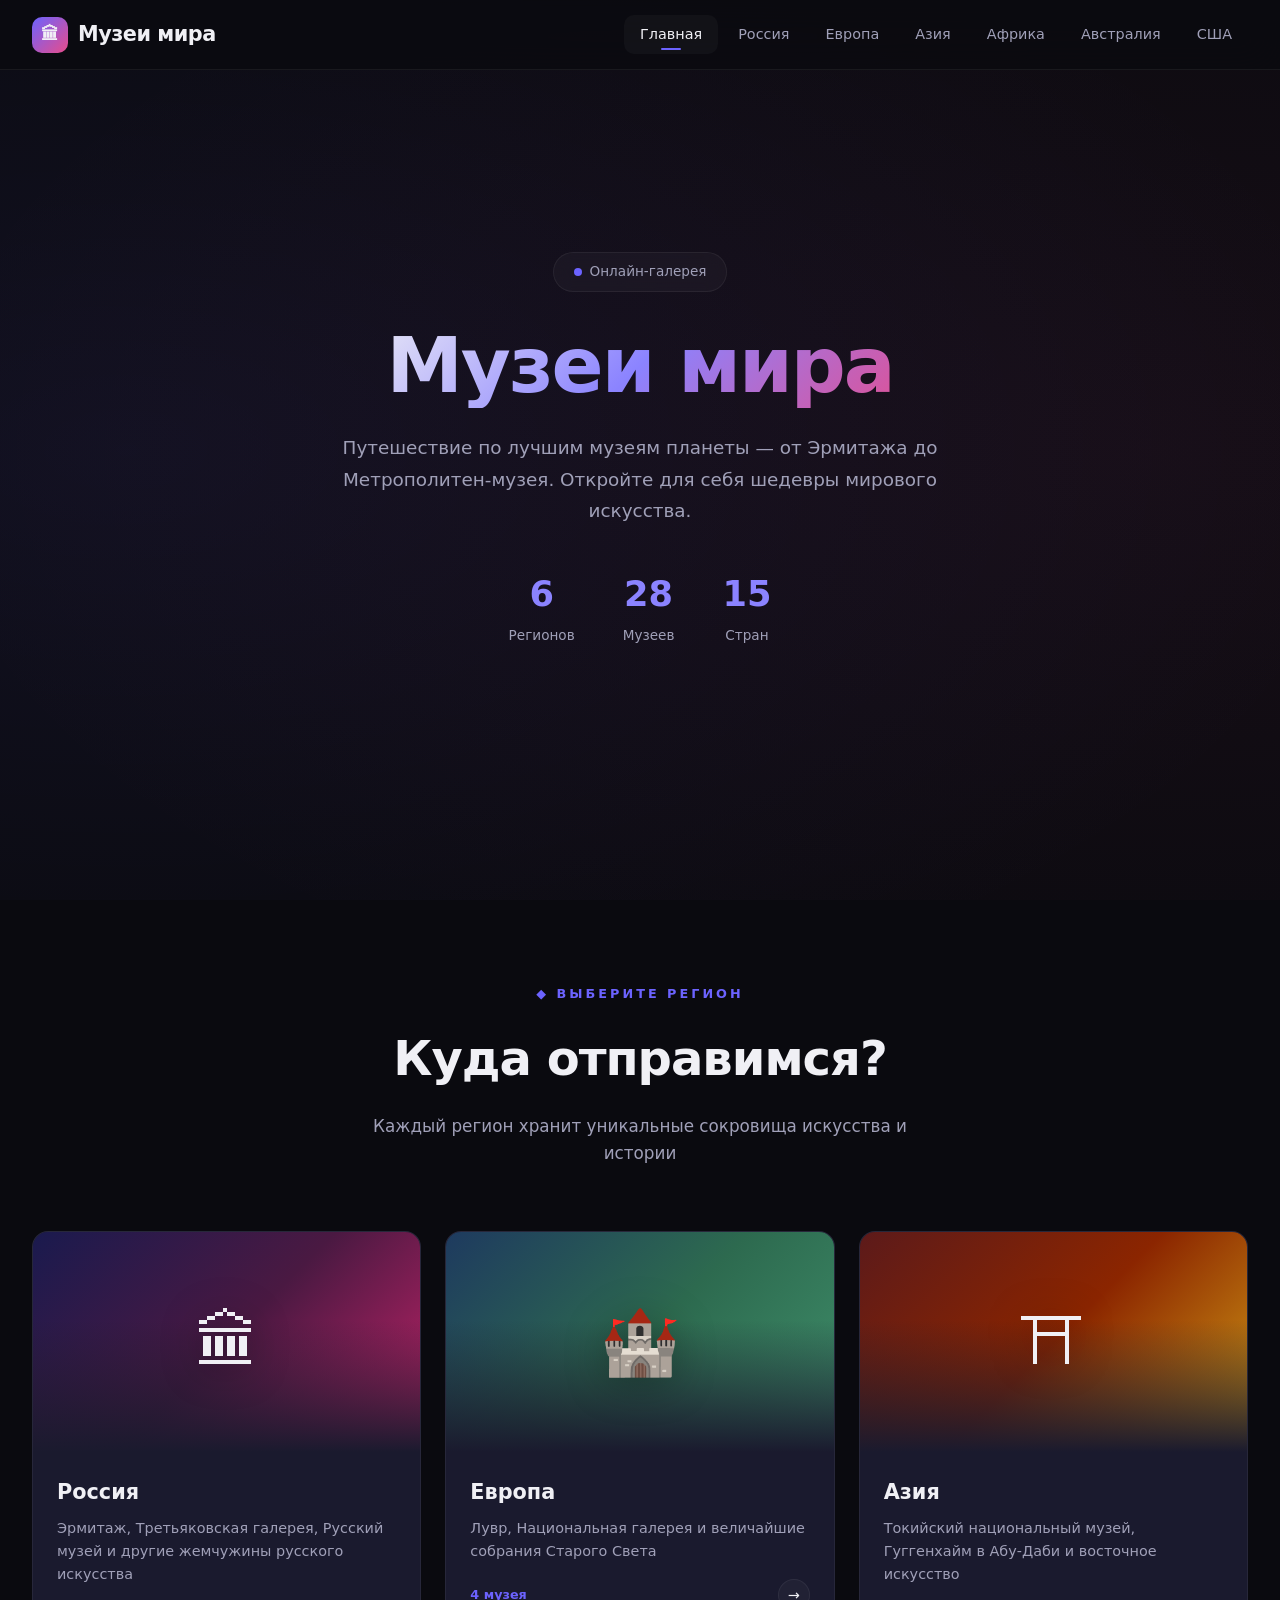
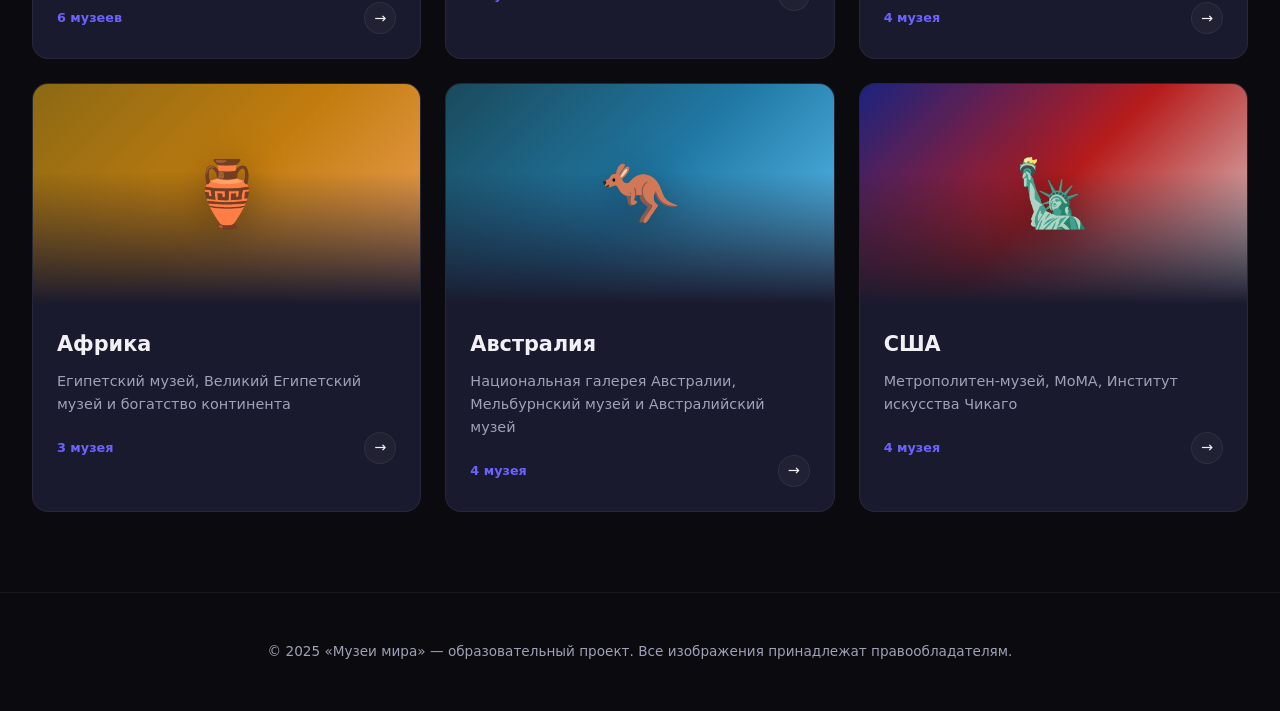
==== index.html @ b9ed5601 "first commit" ====
<!DOCTYPE html>
<html lang="ru">
<head>
  <meta charset="UTF-8">
  <meta name="viewport" content="width=device-width, initial-scale=1.0">
  <title>Музеи мира — Коллекция лучших музеев</title>
  <link rel="stylesheet" href="css/style.css">
</head>
<body>

<header class="header">
  <a href="index.html" class="logo">
    <span class="logo-icon">🏛</span>
    Музеи мира
  </a>
  <nav class="nav">
    <a href="index.html" class="active">Главная</a>
    <a href="russia.html">Россия</a>
    <a href="europe.html">Европа</a>
    <a href="asia.html">Азия</a>
    <a href="africa.html">Африка</a>
    <a href="australia.html">Австралия</a>
    <a href="usa.html">США</a>
  </nav>
  <div class="burger">
    <span></span><span></span><span></span>
  </div>
</header>

<section class="hero">
  <div class="hero-content">
    <div class="hero-badge">Онлайн-галерея</div>
    <h1>Музеи мира</h1>
    <p>Путешествие по лучшим музеям планеты — от Эрмитажа до Метрополитен-музея. Откройте для себя шедевры мирового искусства.</p>
    <div class="hero-stats">
      <div class="stat">
        <span class="stat-number" data-target="6">0</span>
        <span class="stat-label">Регионов</span>
      </div>
      <div class="stat">
        <span class="stat-number" data-target="28">0</span>
        <span class="stat-label">Музеев</span>
      </div>
      <div class="stat">
        <span class="stat-number" data-target="15">0</span>
        <span class="stat-label">Стран</span>
      </div>
    </div>
  </div>
</section>

<section class="section">
  <div class="section-header fade-in">
    <div class="section-label">◆ Выберите регион</div>
    <h2 class="section-title">Куда отправимся?</h2>
    <p class="section-desc">Каждый регион хранит уникальные сокровища искусства и истории</p>
  </div>

  <div class="regions-grid">

    <a href="russia.html" class="region-card fade-in">
      <div class="region-card-visual region-visual-russia">
        <div class="region-visual-emoji">🏛</div>
      </div>
      <div class="region-card-body">
        <h3>Россия</h3>
        <p>Эрмитаж, Третьяковская галерея, Русский музей и другие жемчужины русского искусства</p>
        <div class="region-card-footer">
          <span class="museum-count">6 музеев</span>
          <span class="arrow-icon">→</span>
        </div>
      </div>
    </a>

    <a href="europe.html" class="region-card fade-in">
      <div class="region-card-visual region-visual-europe">
        <div class="region-visual-emoji">🏰</div>
      </div>
      <div class="region-card-body">
        <h3>Европа</h3>
        <p>Лувр, Национальная галерея и величайшие собрания Старого Света</p>
        <div class="region-card-footer">
          <span class="museum-count">4 музея</span>
          <span class="arrow-icon">→</span>
        </div>
      </div>
    </a>

    <a href="asia.html" class="region-card fade-in">
      <div class="region-card-visual region-visual-asia">
        <div class="region-visual-emoji">⛩</div>
      </div>
      <div class="region-card-body">
        <h3>Азия</h3>
        <p>Токийский национальный музей, Гуггенхайм в Абу-Даби и восточное искусство</p>
        <div class="region-card-footer">
          <span class="museum-count">4 музея</span>
          <span class="arrow-icon">→</span>
        </div>
      </div>
    </a>

    <a href="africa.html" class="region-card fade-in">
      <div class="region-card-visual region-visual-africa">
        <div class="region-visual-emoji">🏺</div>
      </div>
      <div class="region-card-body">
        <h3>Африка</h3>
        <p>Египетский музей, Великий Египетский музей и богатство континента</p>
        <div class="region-card-footer">
          <span class="museum-count">3 музея</span>
          <span class="arrow-icon">→</span>
        </div>
      </div>
    </a>

    <a href="australia.html" class="region-card fade-in">
      <div class="region-card-visual region-visual-australia">
        <div class="region-visual-emoji">🦘</div>
      </div>
      <div class="region-card-body">
        <h3>Австралия</h3>
        <p>Национальная галерея Австралии, Мельбурнский музей и Австралийский музей</p>
        <div class="region-card-footer">
          <span class="museum-count">4 музея</span>
          <span class="arrow-icon">→</span>
        </div>
      </div>
    </a>

    <a href="usa.html" class="region-card fade-in">
      <div class="region-card-visual region-visual-usa">
        <div class="region-visual-emoji">🗽</div>
      </div>
      <div class="region-card-body">
        <h3>США</h3>
        <p>Метрополитен-музей, MoMA, Институт искусства Чикаго</p>
        <div class="region-card-footer">
          <span class="museum-count">4 музея</span>
          <span class="arrow-icon">→</span>
        </div>
      </div>
    </a>

  </div>
</section>

<footer class="footer">
  <p>© 2025 «Музеи мира» — образовательный проект. Все изображения принадлежат правообладателям.</p>
</footer>

<button class="back-to-top" aria-label="Наверх">↑</button>

<script src="js/main.js"></script>
</body>
</html>
---- css/style.css ----
*, *::before, *::after {
  margin: 0;
  padding: 0;
  box-sizing: border-box;
}

:root {
  --bg-primary: #0a0a0f;
  --bg-secondary: #12121a;
  --bg-card: #1a1a2e;
  --bg-card-hover: #222240;
  --text-primary: #f0f0f5;
  --text-secondary: #a0a0b8;
  --accent: #6c63ff;
  --accent-light: #8b83ff;
  --accent-glow: rgba(108, 99, 255, 0.3);
  --border: rgba(255, 255, 255, 0.06);
  --glass: rgba(255, 255, 255, 0.03);
  --radius: 16px;
  --radius-sm: 10px;
  --shadow: 0 8px 32px rgba(0, 0, 0, 0.4);
  --transition: 0.3s cubic-bezier(0.4, 0, 0.2, 1);
}

html {
  scroll-behavior: smooth;
}

body {
  font-family: 'Segoe UI', system-ui, -apple-system, sans-serif;
  background: var(--bg-primary);
  color: var(--text-primary);
  line-height: 1.6;
  overflow-x: hidden;
  min-height: 100vh;
}

a {
  text-decoration: none;
  color: inherit;
}

img {
  max-width: 100%;
  display: block;
}

/* Scrollbar */
::-webkit-scrollbar {
  width: 8px;
}
::-webkit-scrollbar-track {
  background: var(--bg-secondary);
}
::-webkit-scrollbar-thumb {
  background: var(--accent);
  border-radius: 4px;
}

/* === HEADER === */
.header {
  position: fixed;
  top: 0;
  left: 0;
  right: 0;
  z-index: 1000;
  padding: 0 2rem;
  height: 70px;
  display: flex;
  align-items: center;
  justify-content: space-between;
  background: rgba(10, 10, 15, 0.8);
  backdrop-filter: blur(20px);
  border-bottom: 1px solid var(--border);
  transition: var(--transition);
}

.header.scrolled {
  box-shadow: 0 4px 30px rgba(0, 0, 0, 0.3);
}

.logo {
  display: flex;
  align-items: center;
  gap: 10px;
  font-size: 1.3rem;
  font-weight: 700;
  letter-spacing: -0.5px;
}

.logo-icon {
  width: 36px;
  height: 36px;
  background: linear-gradient(135deg, var(--accent), #e74c8b);
  border-radius: 10px;
  display: flex;
  align-items: center;
  justify-content: center;
  font-size: 1.1rem;
}

.nav {
  display: flex;
  align-items: center;
  gap: 0.25rem;
}

.nav a {
  padding: 0.5rem 1rem;
  border-radius: var(--radius-sm);
  font-size: 0.9rem;
  font-weight: 500;
  color: var(--text-secondary);
  transition: var(--transition);
  position: relative;
}

.nav a:hover,
.nav a.active {
  color: var(--text-primary);
  background: var(--glass);
}

.nav a.active::after {
  content: '';
  position: absolute;
  bottom: 4px;
  left: 50%;
  transform: translateX(-50%);
  width: 20px;
  height: 2px;
  background: var(--accent);
  border-radius: 2px;
}

.burger {
  display: none;
  flex-direction: column;
  gap: 5px;
  cursor: pointer;
  padding: 5px;
  z-index: 1001;
}

.burger span {
  width: 24px;
  height: 2px;
  background: var(--text-primary);
  border-radius: 2px;
  transition: var(--transition);
}

.burger.active span:nth-child(1) {
  transform: rotate(45deg) translate(5px, 5px);
}
.burger.active span:nth-child(2) {
  opacity: 0;
}
.burger.active span:nth-child(3) {
  transform: rotate(-45deg) translate(5px, -5px);
}

/* === HERO === */
.hero {
  min-height: 100vh;
  display: flex;
  flex-direction: column;
  align-items: center;
  justify-content: center;
  text-align: center;
  padding: 2rem;
  position: relative;
  overflow: hidden;
}

.hero::before {
  content: '';
  position: absolute;
  top: -50%;
  left: -50%;
  width: 200%;
  height: 200%;
  background: radial-gradient(ellipse at 30% 50%, rgba(108, 99, 255, 0.08) 0%, transparent 50%),
              radial-gradient(ellipse at 70% 50%, rgba(231, 76, 139, 0.06) 0%, transparent 50%);
  animation: heroFloat 20s ease-in-out infinite;
}

@keyframes heroFloat {
  0%, 100% { transform: translate(0, 0) rotate(0deg); }
  33% { transform: translate(2%, -2%) rotate(1deg); }
  66% { transform: translate(-1%, 1%) rotate(-0.5deg); }
}

.hero-content {
  position: relative;
  z-index: 1;
}

.hero-badge {
  display: inline-flex;
  align-items: center;
  gap: 8px;
  padding: 0.5rem 1.2rem;
  border-radius: 50px;
  background: var(--glass);
  border: 1px solid var(--border);
  font-size: 0.85rem;
  color: var(--text-secondary);
  margin-bottom: 2rem;
  backdrop-filter: blur(10px);
}

.hero-badge::before {
  content: '';
  width: 8px;
  height: 8px;
  background: var(--accent);
  border-radius: 50%;
  animation: pulse 2s ease-in-out infinite;
}

@keyframes pulse {
  0%, 100% { opacity: 1; transform: scale(1); }
  50% { opacity: 0.5; transform: scale(0.8); }
}

.hero h1 {
  font-size: clamp(2.5rem, 6vw, 5rem);
  font-weight: 800;
  letter-spacing: -2px;
  line-height: 1.1;
  margin-bottom: 1.5rem;
  background: linear-gradient(135deg, var(--text-primary) 0%, var(--accent-light) 50%, #e74c8b 100%);
  -webkit-background-clip: text;
  -webkit-text-fill-color: transparent;
  background-clip: text;
}

.hero p {
  font-size: 1.15rem;
  color: var(--text-secondary);
  max-width: 600px;
  margin: 0 auto 2.5rem;
  line-height: 1.7;
}

.hero-stats {
  display: flex;
  gap: 3rem;
  justify-content: center;
  flex-wrap: wrap;
}

.stat {
  text-align: center;
}

.stat-number {
  font-size: 2.2rem;
  font-weight: 800;
  color: var(--accent-light);
  display: block;
}

.stat-label {
  font-size: 0.85rem;
  color: var(--text-secondary);
  margin-top: 4px;
}

/* === SECTION === */
.section {
  padding: 5rem 2rem;
  max-width: 1300px;
  margin: 0 auto;
}

.section-header {
  text-align: center;
  margin-bottom: 4rem;
}

.section-label {
  display: inline-flex;
  align-items: center;
  gap: 8px;
  font-size: 0.8rem;
  text-transform: uppercase;
  letter-spacing: 3px;
  color: var(--accent);
  font-weight: 600;
  margin-bottom: 1rem;
}

.section-title {
  font-size: clamp(1.8rem, 4vw, 3rem);
  font-weight: 800;
  letter-spacing: -1px;
  margin-bottom: 1rem;
}

.section-desc {
  color: var(--text-secondary);
  max-width: 550px;
  margin: 0 auto;
  font-size: 1.05rem;
}

/* === REGION CARDS (index page) === */
.regions-grid {
  display: grid;
  grid-template-columns: repeat(auto-fill, minmax(380px, 1fr));
  gap: 1.5rem;
}

.region-card {
  position: relative;
  border-radius: var(--radius);
  overflow: hidden;
  background: var(--bg-card);
  border: 1px solid var(--border);
  transition: var(--transition);
  cursor: pointer;
  display: block;
}

.region-card:hover {
  transform: translateY(-6px);
  border-color: var(--accent);
  box-shadow: 0 20px 60px rgba(108, 99, 255, 0.15);
}

.region-card-visual {
  height: 220px;
  position: relative;
  overflow: hidden;
}

.region-card-visual::after {
  content: '';
  position: absolute;
  bottom: 0;
  left: 0;
  right: 0;
  height: 60%;
  background: linear-gradient(transparent, var(--bg-card));
}

.region-visual-russia {
  background: linear-gradient(135deg, #1a1a4e, #4a1942, #c62368);
}
.region-visual-europe {
  background: linear-gradient(135deg, #1e3a5f, #2d6a4f, #40916c);
}
.region-visual-asia {
  background: linear-gradient(135deg, #5c1a1a, #8b2500, #d4a017);
}
.region-visual-africa {
  background: linear-gradient(135deg, #8b6914, #c27c0e, #f4a460);
}
.region-visual-australia {
  background: linear-gradient(135deg, #1a4a5c, #2078a4, #60c5f7);
}
.region-visual-usa {
  background: linear-gradient(135deg, #1a237e, #b71c1c, #e0e0e0);
}

.region-visual-emoji {
  position: absolute;
  top: 50%;
  left: 50%;
  transform: translate(-50%, -50%);
  font-size: 4rem;
  z-index: 1;
  filter: drop-shadow(0 4px 20px rgba(0,0,0,0.3));
}

.region-card-body {
  padding: 1.5rem;
}

.region-card h3 {
  font-size: 1.3rem;
  font-weight: 700;
  margin-bottom: 0.5rem;
}

.region-card p {
  color: var(--text-secondary);
  font-size: 0.9rem;
  margin-bottom: 1rem;
}

.region-card-footer {
  display: flex;
  align-items: center;
  justify-content: space-between;
}

.museum-count {
  font-size: 0.8rem;
  color: var(--accent);
  font-weight: 600;
}

.arrow-icon {
  width: 32px;
  height: 32px;
  border-radius: 50%;
  background: var(--glass);
  border: 1px solid var(--border);
  display: flex;
  align-items: center;
  justify-content: center;
  font-size: 0.9rem;
  transition: var(--transition);
}

.region-card:hover .arrow-icon {
  background: var(--accent);
  border-color: var(--accent);
}

/* === MUSEUM PAGE HEADER === */
.page-hero {
  padding: 8rem 2rem 4rem;
  text-align: center;
  position: relative;
  overflow: hidden;
}

.page-hero::before {
  content: '';
  position: absolute;
  inset: 0;
  opacity: 0.15;
}

.page-hero-russia::before { background: linear-gradient(135deg, #4a1942, #c62368); }
.page-hero-europe::before { background: linear-gradient(135deg, #1e3a5f, #40916c); }
.page-hero-asia::before { background: linear-gradient(135deg, #8b2500, #d4a017); }
.page-hero-africa::before { background: linear-gradient(135deg, #8b6914, #f4a460); }
.page-hero-australia::before { background: linear-gradient(135deg, #2078a4, #60c5f7); }
.page-hero-usa::before { background: linear-gradient(135deg, #1a237e, #b71c1c); }

.page-hero-flag {
  font-size: 3.5rem;
  margin-bottom: 1rem;
}

.page-hero h1 {
  font-size: clamp(2rem, 5vw, 3.5rem);
  font-weight: 800;
  letter-spacing: -1.5px;
  margin-bottom: 1rem;
}

.page-hero p {
  color: var(--text-secondary);
  max-width: 600px;
  margin: 0 auto;
  font-size: 1.1rem;
}

/* === MUSEUM CARDS === */
.museums-grid {
  display: grid;
  grid-template-columns: repeat(auto-fill, minmax(380px, 1fr));
  gap: 2rem;
}

.museum-card {
  background: var(--bg-card);
  border: 1px solid var(--border);
  border-radius: var(--radius);
  overflow: hidden;
  transition: var(--transition);
}

.museum-card:hover {
  transform: translateY(-4px);
  box-shadow: var(--shadow);
  border-color: rgba(108, 99, 255, 0.2);
}

.museum-image {
  height: 240px;
  position: relative;
  overflow: hidden;
}

.museum-image::after {
  content: '';
  position: absolute;
  inset: 0;
  background: linear-gradient(180deg, rgba(0,0,0,0.3) 0%, transparent 30%, transparent 70%, rgba(0,0,0,0.4) 100%);
  pointer-events: none;
  z-index: 1;
}

.museum-image img {
  width: 100%;
  height: 100%;
  object-fit: cover;
  transition: transform 0.6s ease;
}

.museum-card:hover .museum-image img {
  transform: scale(1.05);
}

.museum-image-placeholder {
  width: 100%;
  height: 100%;
  display: flex;
  align-items: center;
  justify-content: center;
  font-size: 5rem;
}

.museum-overlay {
  position: absolute;
  top: 1rem;
  right: 1rem;
  padding: 0.35rem 0.9rem;
  background: rgba(10, 10, 15, 0.85);
  backdrop-filter: blur(10px);
  border-radius: 50px;
  font-size: 0.75rem;
  font-weight: 600;
  color: #fff;
  border: 1px solid rgba(255, 255, 255, 0.15);
  text-shadow: 0 1px 3px rgba(0,0,0,0.5);
}

.museum-body {
  padding: 1.5rem;
}

.museum-body h3 {
  font-size: 1.25rem;
  font-weight: 700;
  margin-bottom: 0.25rem;
  letter-spacing: -0.3px;
}

.museum-city {
  font-size: 0.85rem;
  color: var(--accent);
  margin-bottom: 0.75rem;
  font-weight: 500;
}

.museum-body p {
  color: var(--text-secondary);
  font-size: 0.9rem;
  line-height: 1.65;
  margin-bottom: 1.25rem;
}

.museum-link {
  display: inline-flex;
  align-items: center;
  gap: 8px;
  padding: 0.6rem 1.3rem;
  background: linear-gradient(135deg, var(--accent), var(--accent-light));
  color: #fff;
  border-radius: var(--radius-sm);
  font-size: 0.85rem;
  font-weight: 600;
  transition: var(--transition);
}

.museum-link:hover {
  transform: translateY(-2px);
  box-shadow: 0 8px 25px var(--accent-glow);
}

.museum-link svg {
  width: 14px;
  height: 14px;
  transition: transform 0.2s;
}

.museum-link:hover svg {
  transform: translateX(3px);
}

/* === FOOTER === */
.footer {
  border-top: 1px solid var(--border);
  padding: 3rem 2rem;
  text-align: center;
  color: var(--text-secondary);
  font-size: 0.85rem;
}

.footer a {
  color: var(--accent);
  transition: var(--transition);
}

.footer a:hover {
  color: var(--accent-light);
}

/* === ANIMATIONS === */
.fade-in {
  opacity: 0;
  transform: translateY(30px);
  transition: opacity 0.6s ease, transform 0.6s ease;
}

.fade-in.visible {
  opacity: 1;
  transform: translateY(0);
}

/* === BACK TO TOP === */
.back-to-top {
  position: fixed;
  bottom: 2rem;
  right: 2rem;
  width: 44px;
  height: 44px;
  border-radius: 50%;
  background: var(--accent);
  color: #fff;
  display: flex;
  align-items: center;
  justify-content: center;
  font-size: 1.2rem;
  cursor: pointer;
  opacity: 0;
  visibility: hidden;
  transform: translateY(20px);
  transition: var(--transition);
  border: none;
  box-shadow: 0 4px 20px var(--accent-glow);
  z-index: 999;
}

.back-to-top.visible {
  opacity: 1;
  visibility: visible;
  transform: translateY(0);
}

.back-to-top:hover {
  transform: translateY(-3px);
  box-shadow: 0 8px 30px var(--accent-glow);
}

/* === SEARCH (museum pages) === */
.search-bar {
  max-width: 500px;
  margin: 0 auto 3rem;
  position: relative;
}

.search-bar input {
  width: 100%;
  padding: 0.9rem 1.2rem 0.9rem 3rem;
  background: var(--bg-card);
  border: 1px solid var(--border);
  border-radius: 50px;
  color: var(--text-primary);
  font-size: 0.95rem;
  outline: none;
  transition: var(--transition);
}

.search-bar input::placeholder {
  color: var(--text-secondary);
}

.search-bar input:focus {
  border-color: var(--accent);
  box-shadow: 0 0 0 3px var(--accent-glow);
}

.search-bar .search-icon {
  position: absolute;
  left: 1.1rem;
  top: 50%;
  transform: translateY(-50%);
  color: var(--text-secondary);
  font-size: 1rem;
}

/* === RESPONSIVE === */
@media (max-width: 768px) {
  .nav {
    position: fixed;
    top: 0;
    right: -100%;
    width: 280px;
    height: 100vh;
    background: var(--bg-secondary);
    flex-direction: column;
    padding: 5rem 2rem 2rem;
    gap: 0.5rem;
    border-left: 1px solid var(--border);
    transition: right 0.3s ease;
  }

  .nav.open {
    right: 0;
  }

  .burger {
    display: flex;
  }

  .regions-grid,
  .museums-grid {
    grid-template-columns: 1fr;
  }

  .hero-stats {
    gap: 2rem;
  }

  .section {
    padding: 3rem 1.2rem;
  }

  .museum-image {
    height: 200px;
  }
}

@media (max-width: 480px) {
  .hero h1 {
    letter-spacing: -1px;
  }

  .museum-body {
    padding: 1.2rem;
  }
}
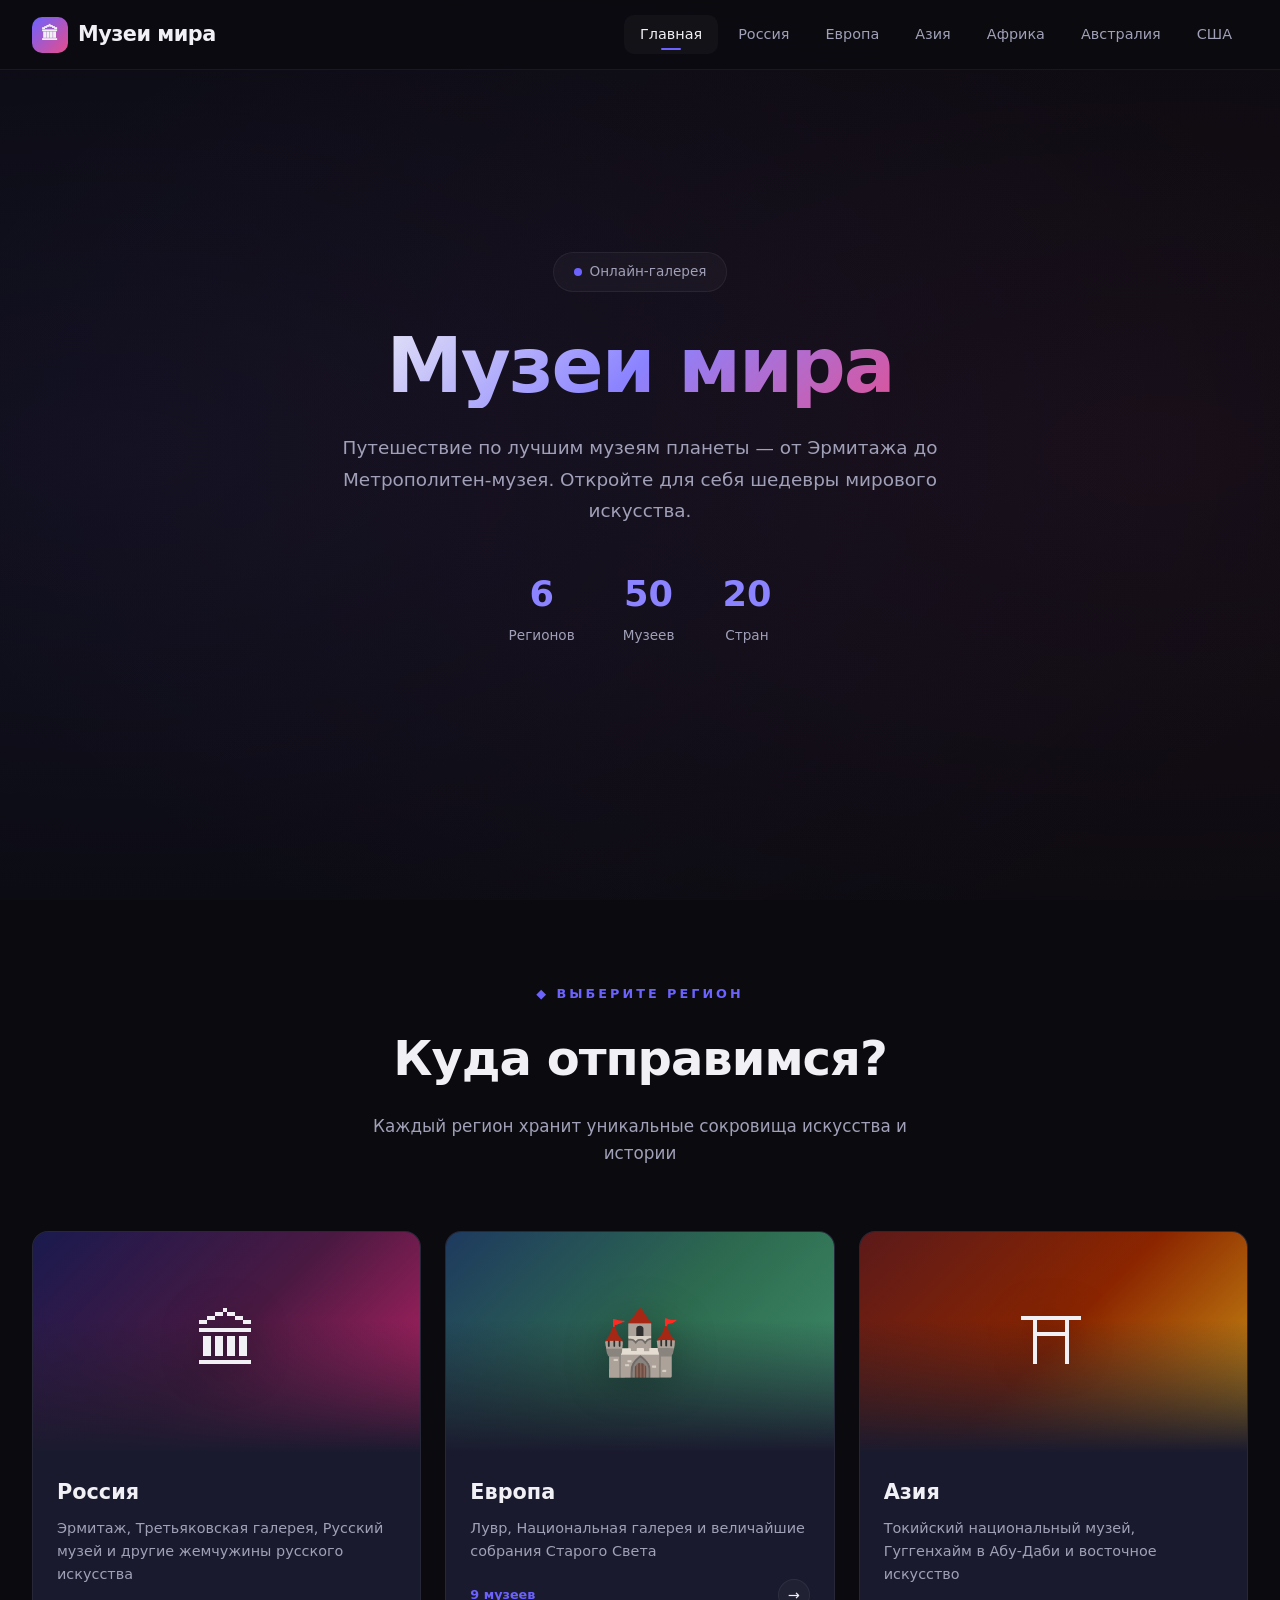
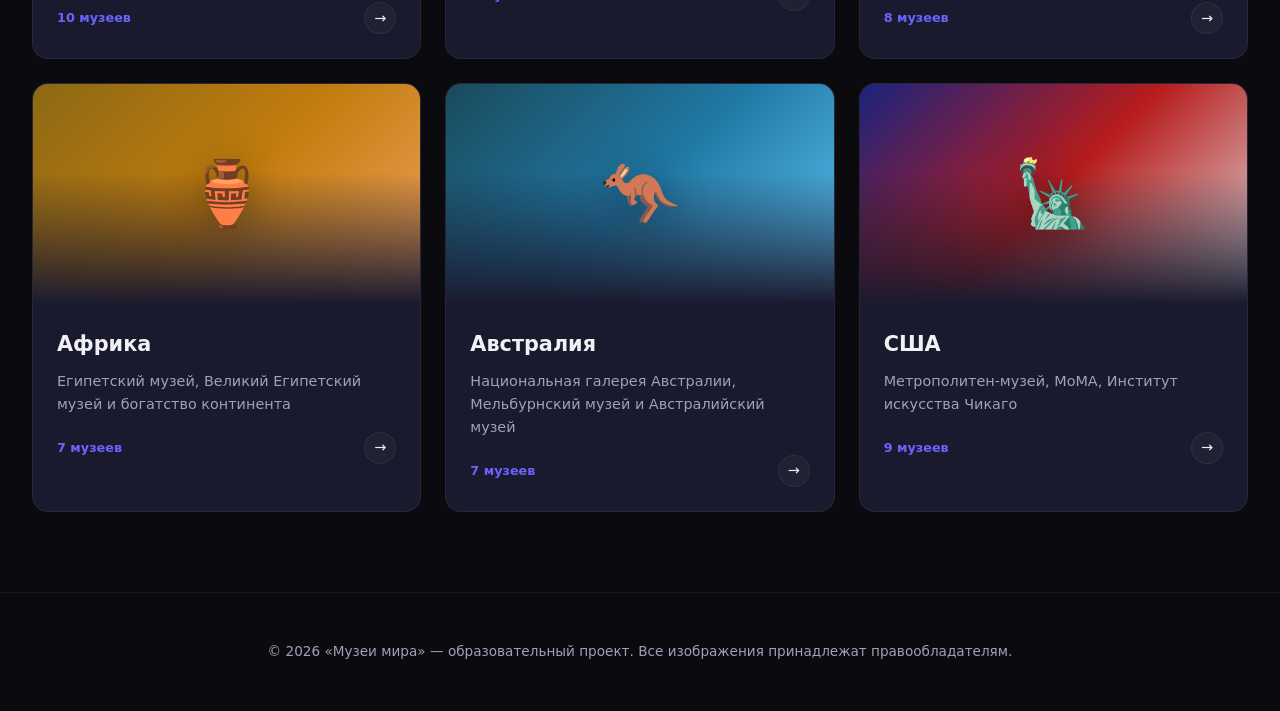
==== commit a92665eb: "23.08.2026 50 музеев" ====
--- a/index.html
+++ b/index.html
@@ -4,27 +4,35 @@
   <meta charset="UTF-8">
   <meta name="viewport" content="width=device-width, initial-scale=1.0">
   <title>Музеи мира — Коллекция лучших музеев</title>
+  <meta name="description" content="Путешествие по 50 лучшим музеям планеты в шести регионах: Россия, Европа, Азия, Африка, Австралия и США.">
+  <link rel="icon" type="image/svg+xml" href="favicon.svg">
+  <meta property="og:type" content="website">
+  <meta property="og:title" content="Музеи мира — Коллекция лучших музеев">
+  <meta property="og:description" content="Путешествие по 50 лучшим музеям планеты в шести регионах: Россия, Европа, Азия, Африка, Австралия и США.">
+  <meta property="og:image" content="images/hermitage.webp">
+  <meta name="twitter:card" content="summary_large_image">
   <link rel="stylesheet" href="css/style.css">
+  <script>document.documentElement.classList.add("js");</script>
+  <script type="application/ld+json">{"@context": "https://schema.org", "@type": "ItemList", "name": "Регионы сайта «Музеи мира»", "numberOfItems": 6, "itemListElement": [{"@type": "ListItem", "position": 1, "name": "Музеи России", "url": "russia.html"}, {"@type": "ListItem", "position": 2, "name": "Музеи Европы", "url": "europe.html"}, {"@type": "ListItem", "position": 3, "name": "Музеи Азии", "url": "asia.html"}, {"@type": "ListItem", "position": 4, "name": "Музеи Африки", "url": "africa.html"}, {"@type": "ListItem", "position": 5, "name": "Музеи Австралии", "url": "australia.html"}, {"@type": "ListItem", "position": 6, "name": "Музеи США", "url": "usa.html"}]}</script>
 </head>
 <body>
-
 <header class="header">
   <a href="index.html" class="logo">
-    <span class="logo-icon">🏛</span>
+    <span class="logo-icon" aria-hidden="true">🏛</span>
     Музеи мира
   </a>
-  <nav class="nav">
-    <a href="index.html" class="active">Главная</a>
-    <a href="russia.html">Россия</a>
-    <a href="europe.html">Европа</a>
-    <a href="asia.html">Азия</a>
-    <a href="africa.html">Африка</a>
-    <a href="australia.html">Австралия</a>
-    <a href="usa.html">США</a>
+  <nav class="nav" id="site-nav" aria-label="Основная навигация">
+      <a href="index.html" class="active">Главная</a>
+      <a href="russia.html">Россия</a>
+      <a href="europe.html">Европа</a>
+      <a href="asia.html">Азия</a>
+      <a href="africa.html">Африка</a>
+      <a href="australia.html">Австралия</a>
+      <a href="usa.html">США</a>
   </nav>
-  <div class="burger">
+  <button class="burger" type="button" aria-label="Открыть меню" aria-expanded="false" aria-controls="site-nav">
     <span></span><span></span><span></span>
-  </div>
+  </button>
 </header>
 
 <section class="hero">
@@ -33,25 +41,16 @@
     <h1>Музеи мира</h1>
     <p>Путешествие по лучшим музеям планеты — от Эрмитажа до Метрополитен-музея. Откройте для себя шедевры мирового искусства.</p>
     <div class="hero-stats">
-      <div class="stat">
-        <span class="stat-number" data-target="6">0</span>
-        <span class="stat-label">Регионов</span>
+        <div class="stat"><span class="stat-number" data-target="6">0</span><span class="stat-label">Регионов</span></div>
+        <div class="stat"><span class="stat-number" data-target="50">0</span><span class="stat-label">Музеев</span></div>
+        <div class="stat"><span class="stat-number" data-target="20">0</span><span class="stat-label">Стран</span></div>
       </div>
-      <div class="stat">
-        <span class="stat-number" data-target="28">0</span>
-        <span class="stat-label">Музеев</span>
-      </div>
-      <div class="stat">
-        <span class="stat-number" data-target="15">0</span>
-        <span class="stat-label">Стран</span>
-      </div>
-    </div>
   </div>
 </section>
 
 <section class="section">
   <div class="section-header fade-in">
-    <div class="section-label">◆ Выберите регион</div>
+    <div class="section-label" aria-hidden="true">◆ Выберите регион</div>
     <h2 class="section-title">Куда отправимся?</h2>
     <p class="section-desc">Каждый регион хранит уникальные сокровища искусства и истории</p>
   </div>
@@ -60,93 +59,87 @@
 
     <a href="russia.html" class="region-card fade-in">
       <div class="region-card-visual region-visual-russia">
-        <div class="region-visual-emoji">🏛</div>
+        <div class="region-visual-emoji" aria-hidden="true">🏛</div>
       </div>
       <div class="region-card-body">
         <h3>Россия</h3>
         <p>Эрмитаж, Третьяковская галерея, Русский музей и другие жемчужины русского искусства</p>
         <div class="region-card-footer">
-          <span class="museum-count">6 музеев</span>
-          <span class="arrow-icon">→</span>
+          <span class="museum-count">10 музеев</span>
+          <span class="arrow-icon" aria-hidden="true">→</span>
         </div>
       </div>
     </a>
-
     <a href="europe.html" class="region-card fade-in">
       <div class="region-card-visual region-visual-europe">
-        <div class="region-visual-emoji">🏰</div>
+        <div class="region-visual-emoji" aria-hidden="true">🏰</div>
       </div>
       <div class="region-card-body">
         <h3>Европа</h3>
         <p>Лувр, Национальная галерея и величайшие собрания Старого Света</p>
         <div class="region-card-footer">
-          <span class="museum-count">4 музея</span>
-          <span class="arrow-icon">→</span>
+          <span class="museum-count">9 музеев</span>
+          <span class="arrow-icon" aria-hidden="true">→</span>
         </div>
       </div>
     </a>
-
     <a href="asia.html" class="region-card fade-in">
       <div class="region-card-visual region-visual-asia">
-        <div class="region-visual-emoji">⛩</div>
+        <div class="region-visual-emoji" aria-hidden="true">⛩</div>
       </div>
       <div class="region-card-body">
         <h3>Азия</h3>
         <p>Токийский национальный музей, Гуггенхайм в Абу-Даби и восточное искусство</p>
         <div class="region-card-footer">
-          <span class="museum-count">4 музея</span>
-          <span class="arrow-icon">→</span>
+          <span class="museum-count">8 музеев</span>
+          <span class="arrow-icon" aria-hidden="true">→</span>
         </div>
       </div>
     </a>
-
     <a href="africa.html" class="region-card fade-in">
       <div class="region-card-visual region-visual-africa">
-        <div class="region-visual-emoji">🏺</div>
+        <div class="region-visual-emoji" aria-hidden="true">🏺</div>
       </div>
       <div class="region-card-body">
         <h3>Африка</h3>
         <p>Египетский музей, Великий Египетский музей и богатство континента</p>
         <div class="region-card-footer">
-          <span class="museum-count">3 музея</span>
-          <span class="arrow-icon">→</span>
+          <span class="museum-count">7 музеев</span>
+          <span class="arrow-icon" aria-hidden="true">→</span>
         </div>
       </div>
     </a>
-
     <a href="australia.html" class="region-card fade-in">
       <div class="region-card-visual region-visual-australia">
-        <div class="region-visual-emoji">🦘</div>
+        <div class="region-visual-emoji" aria-hidden="true">🦘</div>
       </div>
       <div class="region-card-body">
         <h3>Австралия</h3>
         <p>Национальная галерея Австралии, Мельбурнский музей и Австралийский музей</p>
         <div class="region-card-footer">
-          <span class="museum-count">4 музея</span>
-          <span class="arrow-icon">→</span>
+          <span class="museum-count">7 музеев</span>
+          <span class="arrow-icon" aria-hidden="true">→</span>
         </div>
       </div>
     </a>
-
     <a href="usa.html" class="region-card fade-in">
       <div class="region-card-visual region-visual-usa">
-        <div class="region-visual-emoji">🗽</div>
+        <div class="region-visual-emoji" aria-hidden="true">🗽</div>
       </div>
       <div class="region-card-body">
         <h3>США</h3>
         <p>Метрополитен-музей, MoMA, Институт искусства Чикаго</p>
         <div class="region-card-footer">
-          <span class="museum-count">4 музея</span>
-          <span class="arrow-icon">→</span>
+          <span class="museum-count">9 музеев</span>
+          <span class="arrow-icon" aria-hidden="true">→</span>
         </div>
       </div>
     </a>
-
   </div>
 </section>
 
 <footer class="footer">
-  <p>© 2025 «Музеи мира» — образовательный проект. Все изображения принадлежат правообладателям.</p>
+  <p>© 2026 «Музеи мира» — образовательный проект. Все изображения принадлежат правообладателям.</p>
 </footer>
 
 <button class="back-to-top" aria-label="Наверх">↑</button>
--- a/css/style.css
+++ b/css/style.css
@@ -138,8 +138,10 @@
   flex-direction: column;
   gap: 5px;
   cursor: pointer;
-  padding: 5px;
+  padding: 8px;
   z-index: 1001;
+  background: none;
+  border: none;
 }
 
 .burger span {
@@ -605,15 +607,43 @@
 }
 
 /* === ANIMATIONS === */
-.fade-in {
+html.js .fade-in {
   opacity: 0;
   transform: translateY(30px);
   transition: opacity 0.6s ease, transform 0.6s ease;
 }
 
-.fade-in.visible {
+html.js .fade-in.visible {
   opacity: 1;
   transform: translateY(0);
+}
+
+@media (prefers-reduced-motion: reduce) {
+  html {
+    scroll-behavior: auto;
+  }
+
+  *,
+  *::before,
+  *::after {
+    animation-duration: 0.01ms !important;
+    animation-iteration-count: 1 !important;
+    transition-duration: 0.01ms !important;
+  }
+}
+
+a:focus-visible,
+button:focus-visible {
+  outline: 2px solid var(--accent-light);
+  outline-offset: 3px;
+  border-radius: 4px;
+}
+
+.search-empty {
+  text-align: center;
+  color: var(--text-secondary);
+  font-size: 1rem;
+  padding: 2rem 0;
 }
 
 /* === BACK TO TOP === */
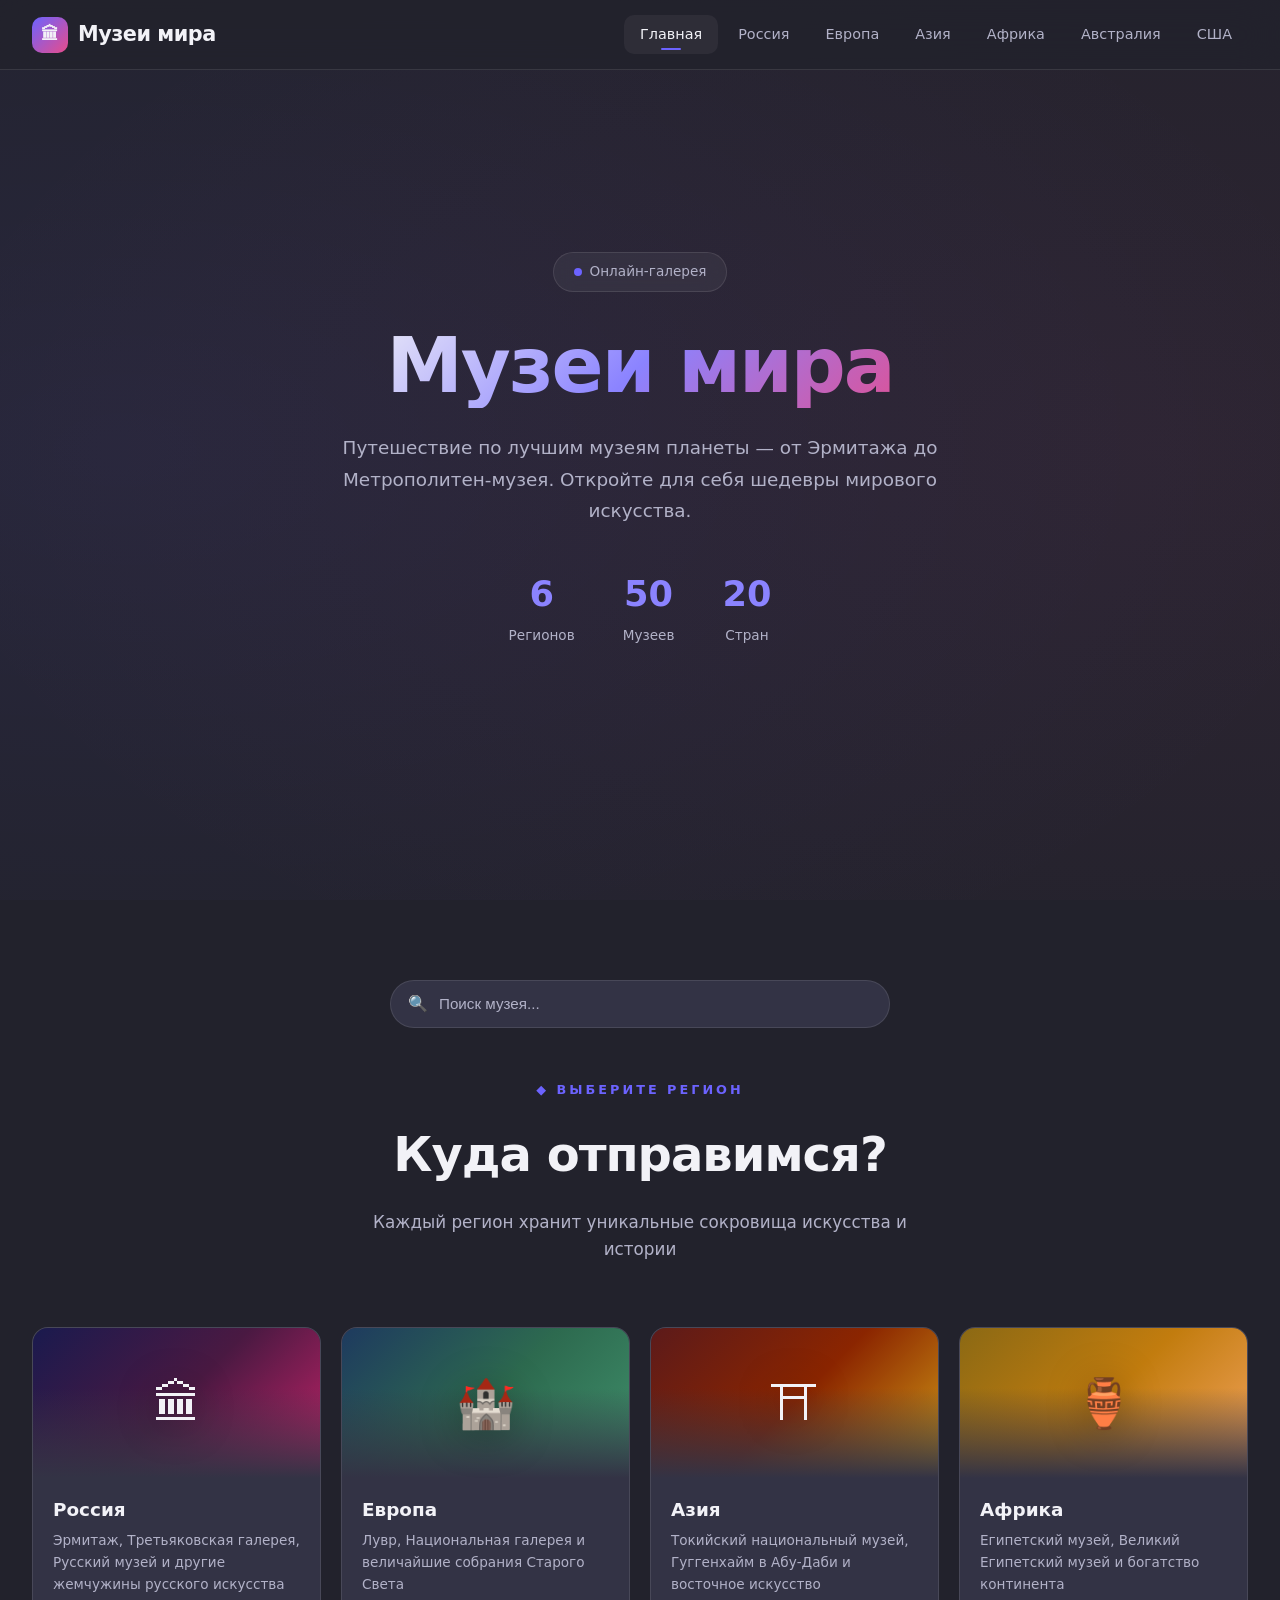
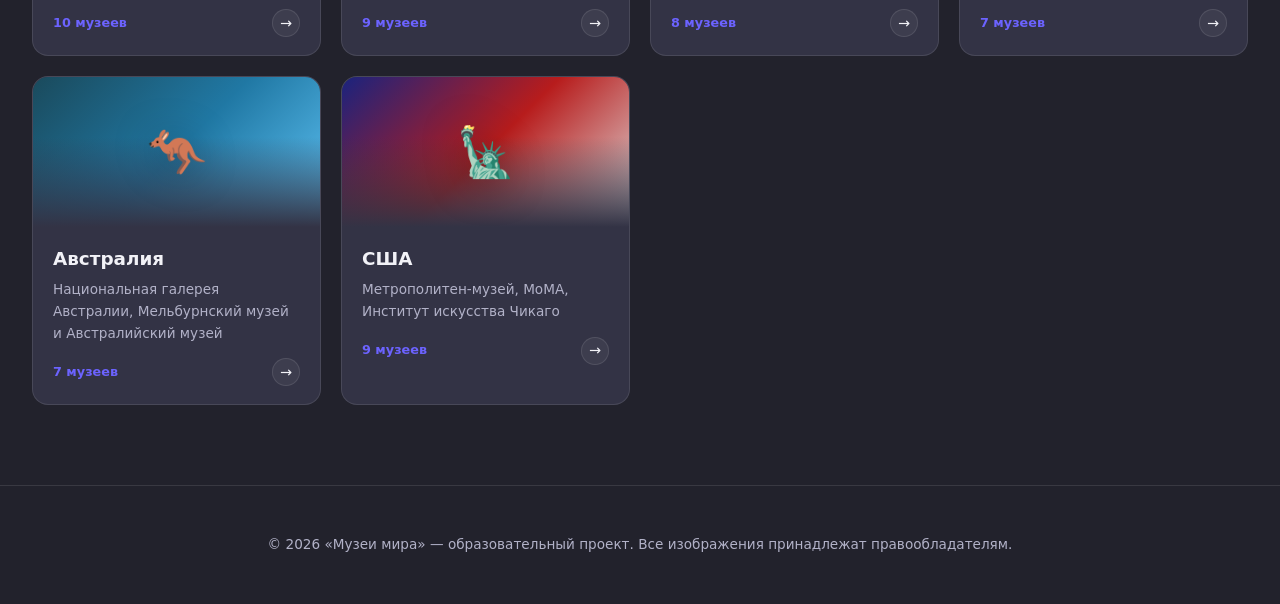
==== commit 22c1c3c6: "23.08.2026 50 музеев Светлее фон, компактные плитки регионов, поиск с подсказками перенесён на главн" ====
--- a/index.html
+++ b/index.html
@@ -49,6 +49,11 @@
 </section>
 
 <section class="section">
+<div class="search-bar fade-in">
+  <span class="search-icon" aria-hidden="true">🔍</span>
+  <input id="museum-search" type="search" placeholder="Поиск музея..." aria-label="Поиск музея" autocomplete="off" role="combobox" aria-expanded="false" aria-controls="search-results">
+  <div class="search-results" id="search-results" role="listbox" hidden></div>
+</div>
   <div class="section-header fade-in">
     <div class="section-label" aria-hidden="true">◆ Выберите регион</div>
     <h2 class="section-title">Куда отправимся?</h2>
@@ -144,6 +149,7 @@
 
 <button class="back-to-top" aria-label="Наверх">↑</button>
 
+<script>window.MUSEUMS_INDEX=[{"name": "Государственный Эрмитаж", "city": "Санкт-Петербург", "country": "Россия", "url": "russia.html"}, {"name": "Третьяковская галерея", "city": "Москва", "country": "Россия", "url": "russia.html"}, {"name": "Государственный Русский музей", "city": "Санкт-Петербург", "country": "Россия", "url": "russia.html"}, {"name": "Московский музей современного искусства", "city": "Москва", "country": "Россия", "url": "russia.html"}, {"name": "Музей «Гараж»", "city": "Москва", "country": "Россия", "url": "russia.html"}, {"name": "Кунсткамера", "city": "Санкт-Петербург", "country": "Россия", "url": "russia.html"}, {"name": "ГМИИ им. А. С. Пушкина", "city": "Москва", "country": "Россия", "url": "russia.html"}, {"name": "Музей Фаберже", "city": "Санкт-Петербург", "country": "Россия", "url": "russia.html"}, {"name": "Дарвиновский музей", "city": "Москва", "country": "Россия", "url": "russia.html"}, {"name": "Музей космонавтики", "city": "Москва", "country": "Россия", "url": "russia.html"}, {"name": "Лувр", "city": "Париж", "country": "Франция", "url": "europe.html"}, {"name": "Национальная галерея", "city": "Лондон", "country": "Великобритания", "url": "europe.html"}, {"name": "Рейксмузей", "city": "Амстердам", "country": "Нидерланды", "url": "europe.html"}, {"name": "Музей Гуггенхайма", "city": "Бильбао", "country": "Испания", "url": "europe.html"}, {"name": "Прадо", "city": "Мадрид", "country": "Испания", "url": "europe.html"}, {"name": "Уффици", "city": "Флоренция", "country": "Италия", "url": "europe.html"}, {"name": "Ватиканские музеи", "city": "Ватикан", "country": "Ватикан", "url": "europe.html"}, {"name": "Британский музей", "city": "Лондон", "country": "Великобритания", "url": "europe.html"}, {"name": "Тейт Модерн", "city": "Лондон", "country": "Великобритания", "url": "europe.html"}, {"name": "Токийский национальный музей", "city": "Токио", "country": "Япония", "url": "asia.html"}, {"name": "Китайский национальный музей", "city": "Пекин", "country": "Китай", "url": "asia.html"}, {"name": "Музей Стамбула", "city": "Стамбул", "country": "Турция", "url": "asia.html"}, {"name": "Музей Гуггенхайма в Абу-Даби", "city": "Абу-Даби", "country": "ОАЭ", "url": "asia.html"}, {"name": "Лувр Абу-Даби", "city": "Абу-Даби", "country": "ОАЭ", "url": "asia.html"}, {"name": "Национальный музей Кореи", "city": "Сеул", "country": "Южная Корея", "url": "asia.html"}, {"name": "Национальный дворцовый музей", "city": "Тайбэй", "country": "Тайвань", "url": "asia.html"}, {"name": "Национальный музей Сингапура", "city": "Сингапур", "country": "Сингапур", "url": "asia.html"}, {"name": "Египетский музей", "city": "Каир", "country": "Египет", "url": "africa.html"}, {"name": "Великий Египетский музей", "city": "Гиза", "country": "Египет", "url": "africa.html"}, {"name": "Изико Южно-Африканский музей", "city": "Кейптаун", "country": "ЮАР", "url": "africa.html"}, {"name": "Zeitz MOCAA", "city": "Кейптаун", "country": "ЮАР", "url": "africa.html"}, {"name": "Национальный музей египетской цивилизации", "city": "Каир", "country": "Египет", "url": "africa.html"}, {"name": "Музей Бардо", "city": "Тунис", "country": "Тунис", "url": "africa.html"}, {"name": "Национальный музей Кении", "city": "Найроби", "country": "Кения", "url": "africa.html"}, {"name": "Национальная галерея Австралии", "city": "Канберра", "country": "Австралия", "url": "australia.html"}, {"name": "Мельбурнский музей", "city": "Мельбурн", "country": "Австралия", "url": "australia.html"}, {"name": "Музей Сиднея", "city": "Сидней", "country": "Австралия", "url": "australia.html"}, {"name": "Австралийский музей", "city": "Сидней", "country": "Австралия", "url": "australia.html"}, {"name": "MONA", "city": "Хобарт", "country": "Австралия", "url": "australia.html"}, {"name": "QAGOMA", "city": "Брисбен", "country": "Австралия", "url": "australia.html"}, {"name": "Австралийский национальный морской музей", "city": "Сидней", "country": "Австралия", "url": "australia.html"}, {"name": "Метрополитен-музей", "city": "Нью-Йорк", "country": "США", "url": "usa.html"}, {"name": "Музей современного искусства", "city": "Нью-Йорк", "country": "США", "url": "usa.html"}, {"name": "Институт искусства Чикаго", "city": "Чикаго", "country": "США", "url": "usa.html"}, {"name": "Музей Пола Гетти", "city": "Лос-Анджелес", "country": "США", "url": "usa.html"}, {"name": "Национальная галерея искусства", "city": "Вашингтон", "country": "США", "url": "usa.html"}, {"name": "Музей Соломона Гуггенхайма", "city": "Нью-Йорк", "country": "США", "url": "usa.html"}, {"name": "Музей изящных искусств Бостона", "city": "Бостон", "country": "США", "url": "usa.html"}, {"name": "SFMOMA", "city": "Сан-Франциско", "country": "США", "url": "usa.html"}, {"name": "Филадельфийский художественный музей", "city": "Филадельфия", "country": "США", "url": "usa.html"}];</script>
 <script src="js/main.js"></script>
 </body>
 </html>
--- a/css/style.css
+++ b/css/style.css
@@ -5,17 +5,17 @@
 }
 
 :root {
-  --bg-primary: #0a0a0f;
-  --bg-secondary: #12121a;
-  --bg-card: #1a1a2e;
-  --bg-card-hover: #222240;
-  --text-primary: #f0f0f5;
-  --text-secondary: #a0a0b8;
+  --bg-primary: #22222c;
+  --bg-secondary: #2a2a37;
+  --bg-card: #333345;
+  --bg-card-hover: #414160;
+  --text-primary: #f2f2f7;
+  --text-secondary: #b2b2c8;
   --accent: #6c63ff;
   --accent-light: #8b83ff;
   --accent-glow: rgba(108, 99, 255, 0.3);
-  --border: rgba(255, 255, 255, 0.06);
-  --glass: rgba(255, 255, 255, 0.03);
+  --border: rgba(255, 255, 255, 0.1);
+  --glass: rgba(255, 255, 255, 0.05);
   --radius: 16px;
   --radius-sm: 10px;
   --shadow: 0 8px 32px rgba(0, 0, 0, 0.4);
@@ -69,7 +69,7 @@
   display: flex;
   align-items: center;
   justify-content: space-between;
-  background: rgba(10, 10, 15, 0.8);
+  background: rgba(34, 34, 44, 0.8);
   backdrop-filter: blur(20px);
   border-bottom: 1px solid var(--border);
   transition: var(--transition);
@@ -311,8 +311,8 @@
 /* === REGION CARDS (index page) === */
 .regions-grid {
   display: grid;
-  grid-template-columns: repeat(auto-fill, minmax(380px, 1fr));
-  gap: 1.5rem;
+  grid-template-columns: repeat(auto-fill, minmax(270px, 1fr));
+  gap: 1.25rem;
 }
 
 .region-card {
@@ -333,7 +333,7 @@
 }
 
 .region-card-visual {
-  height: 220px;
+  height: 150px;
   position: relative;
   overflow: hidden;
 }
@@ -372,25 +372,25 @@
   top: 50%;
   left: 50%;
   transform: translate(-50%, -50%);
-  font-size: 4rem;
+  font-size: 3rem;
   z-index: 1;
   filter: drop-shadow(0 4px 20px rgba(0,0,0,0.3));
 }
 
 .region-card-body {
-  padding: 1.5rem;
+  padding: 1.1rem 1.25rem;
 }
 
 .region-card h3 {
-  font-size: 1.3rem;
+  font-size: 1.15rem;
   font-weight: 700;
-  margin-bottom: 0.5rem;
+  margin-bottom: 0.35rem;
 }
 
 .region-card p {
   color: var(--text-secondary);
-  font-size: 0.9rem;
-  margin-bottom: 1rem;
+  font-size: 0.85rem;
+  margin-bottom: 0.85rem;
 }
 
 .region-card-footer {
@@ -406,8 +406,8 @@
 }
 
 .arrow-icon {
-  width: 32px;
-  height: 32px;
+  width: 28px;
+  height: 28px;
   border-radius: 50%;
   background: var(--glass);
   border: 1px solid var(--border);
@@ -525,7 +525,7 @@
   top: 1rem;
   right: 1rem;
   padding: 0.35rem 0.9rem;
-  background: rgba(10, 10, 15, 0.85);
+  background: rgba(34, 34, 44, 0.85);
   backdrop-filter: blur(10px);
   border-radius: 50px;
   font-size: 0.75rem;
@@ -639,11 +639,47 @@
   border-radius: 4px;
 }
 
-.search-empty {
-  text-align: center;
-  color: var(--text-secondary);
-  font-size: 1rem;
-  padding: 2rem 0;
+.search-results {
+  position: absolute;
+  top: calc(100% + 0.5rem);
+  left: 0;
+  right: 0;
+  background: var(--bg-secondary);
+  border: 1px solid var(--border);
+  border-radius: var(--radius-sm);
+  overflow: hidden;
+  z-index: 20;
+  box-shadow: var(--shadow);
+}
+
+.search-result {
+  display: flex;
+  align-items: baseline;
+  justify-content: space-between;
+  gap: 1rem;
+  padding: 0.7rem 1.2rem;
+  font-size: 0.9rem;
+}
+
+.search-result.active,
+.search-result:hover {
+  background: var(--bg-card-hover);
+}
+
+.search-name {
+  font-weight: 600;
+}
+
+.search-meta {
+  font-size: 0.78rem;
+  color: var(--text-secondary);
+  white-space: nowrap;
+}
+
+.search-nothing {
+  padding: 0.8rem 1.2rem;
+  color: var(--text-secondary);
+  font-size: 0.9rem;
 }
 
 /* === BACK TO TOP === */
@@ -681,11 +717,12 @@
   box-shadow: 0 8px 30px var(--accent-glow);
 }
 
-/* === SEARCH (museum pages) === */
+/* === SEARCH (index page) === */
 .search-bar {
   max-width: 500px;
   margin: 0 auto 3rem;
   position: relative;
+  z-index: 10;
 }
 
 .search-bar input {
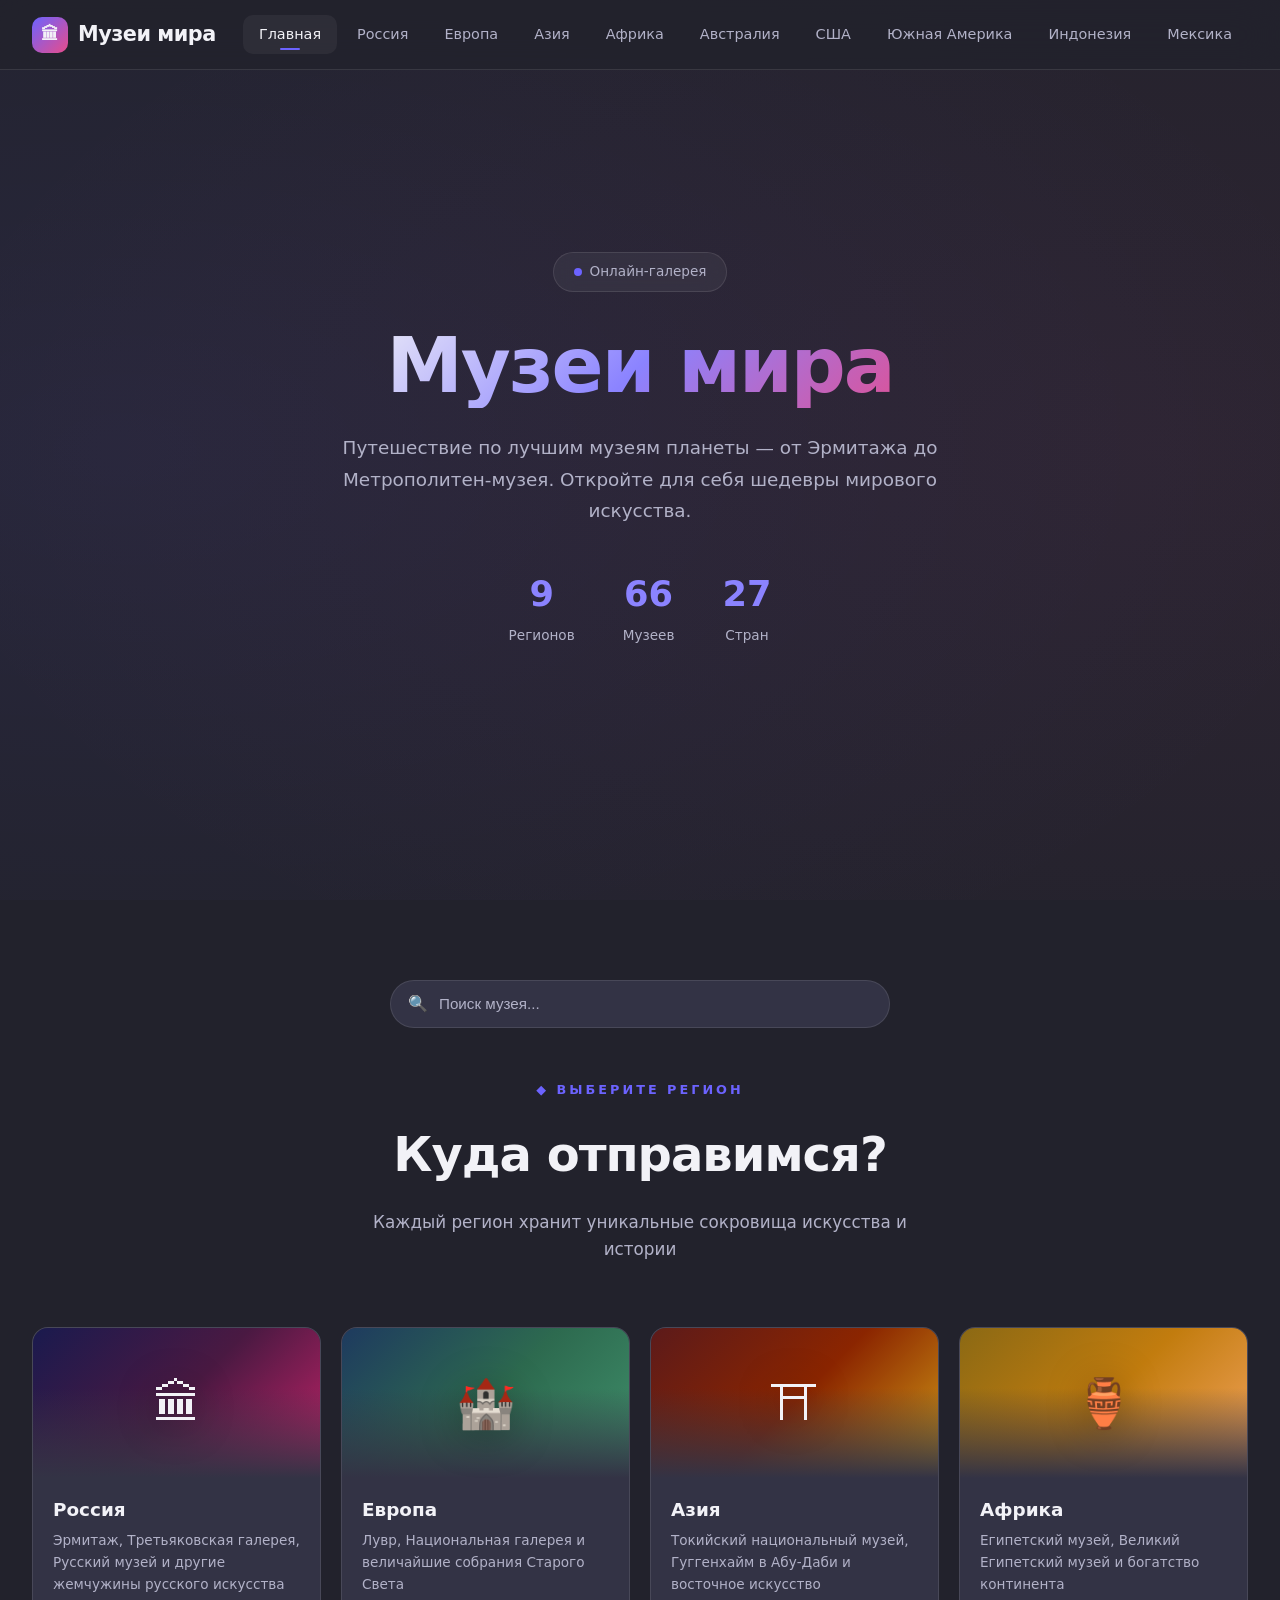
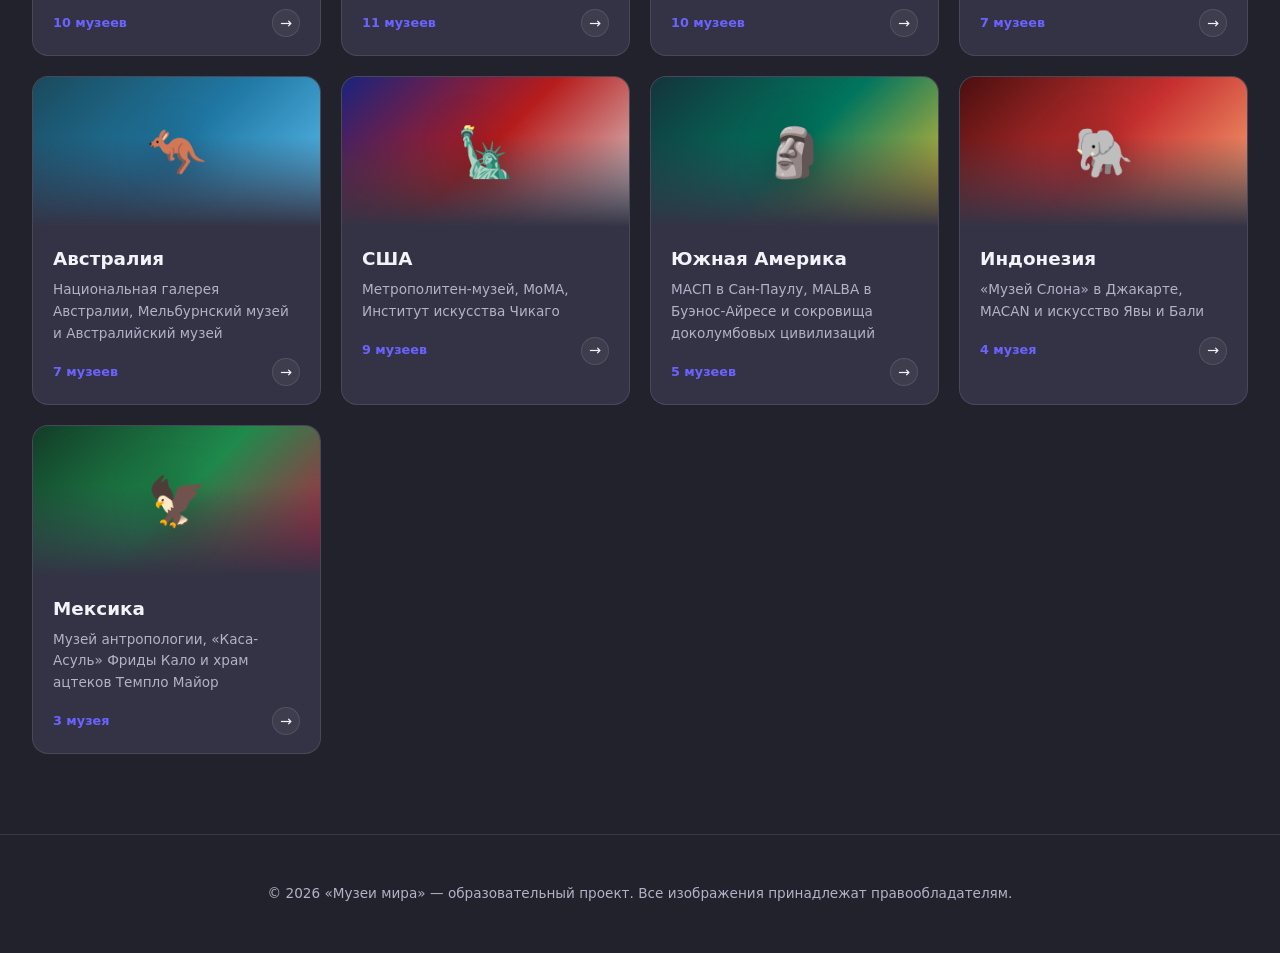
==== commit ea9157ff: "23.08.2026 66 музеев Новые регионы: Южная Америка (5), Индонезия (4), Мексика (3); в Европу добавлен" ====
--- a/index.html
+++ b/index.html
@@ -13,7 +13,7 @@
   <meta name="twitter:card" content="summary_large_image">
   <link rel="stylesheet" href="css/style.css">
   <script>document.documentElement.classList.add("js");</script>
-  <script type="application/ld+json">{"@context": "https://schema.org", "@type": "ItemList", "name": "Регионы сайта «Музеи мира»", "numberOfItems": 6, "itemListElement": [{"@type": "ListItem", "position": 1, "name": "Музеи России", "url": "russia.html"}, {"@type": "ListItem", "position": 2, "name": "Музеи Европы", "url": "europe.html"}, {"@type": "ListItem", "position": 3, "name": "Музеи Азии", "url": "asia.html"}, {"@type": "ListItem", "position": 4, "name": "Музеи Африки", "url": "africa.html"}, {"@type": "ListItem", "position": 5, "name": "Музеи Австралии", "url": "australia.html"}, {"@type": "ListItem", "position": 6, "name": "Музеи США", "url": "usa.html"}]}</script>
+  <script type="application/ld+json">{"@context": "https://schema.org", "@type": "ItemList", "name": "Регионы сайта «Музеи мира»", "numberOfItems": 9, "itemListElement": [{"@type": "ListItem", "position": 1, "name": "Музеи России", "url": "russia.html"}, {"@type": "ListItem", "position": 2, "name": "Музеи Европы", "url": "europe.html"}, {"@type": "ListItem", "position": 3, "name": "Музеи Азии", "url": "asia.html"}, {"@type": "ListItem", "position": 4, "name": "Музеи Африки", "url": "africa.html"}, {"@type": "ListItem", "position": 5, "name": "Музеи Австралии", "url": "australia.html"}, {"@type": "ListItem", "position": 6, "name": "Музеи США", "url": "usa.html"}, {"@type": "ListItem", "position": 7, "name": "Музеи Южной Америки", "url": "south-america.html"}, {"@type": "ListItem", "position": 8, "name": "Музеи Индонезии", "url": "indonesia.html"}, {"@type": "ListItem", "position": 9, "name": "Музеи Мексики", "url": "mexico.html"}]}</script>
 </head>
 <body>
 <header class="header">
@@ -29,6 +29,9 @@
       <a href="africa.html">Африка</a>
       <a href="australia.html">Австралия</a>
       <a href="usa.html">США</a>
+      <a href="south-america.html">Южная Америка</a>
+      <a href="indonesia.html">Индонезия</a>
+      <a href="mexico.html">Мексика</a>
   </nav>
   <button class="burger" type="button" aria-label="Открыть меню" aria-expanded="false" aria-controls="site-nav">
     <span></span><span></span><span></span>
@@ -41,9 +44,9 @@
     <h1>Музеи мира</h1>
     <p>Путешествие по лучшим музеям планеты — от Эрмитажа до Метрополитен-музея. Откройте для себя шедевры мирового искусства.</p>
     <div class="hero-stats">
-        <div class="stat"><span class="stat-number" data-target="6">0</span><span class="stat-label">Регионов</span></div>
-        <div class="stat"><span class="stat-number" data-target="50">0</span><span class="stat-label">Музеев</span></div>
-        <div class="stat"><span class="stat-number" data-target="20">0</span><span class="stat-label">Стран</span></div>
+        <div class="stat"><span class="stat-number" data-target="9">0</span><span class="stat-label">Регионов</span></div>
+        <div class="stat"><span class="stat-number" data-target="66">0</span><span class="stat-label">Музеев</span></div>
+        <div class="stat"><span class="stat-number" data-target="27">0</span><span class="stat-label">Стран</span></div>
       </div>
   </div>
 </section>
@@ -83,7 +86,7 @@
         <h3>Европа</h3>
         <p>Лувр, Национальная галерея и величайшие собрания Старого Света</p>
         <div class="region-card-footer">
-          <span class="museum-count">9 музеев</span>
+          <span class="museum-count">11 музеев</span>
           <span class="arrow-icon" aria-hidden="true">→</span>
         </div>
       </div>
@@ -96,7 +99,7 @@
         <h3>Азия</h3>
         <p>Токийский национальный музей, Гуггенхайм в Абу-Даби и восточное искусство</p>
         <div class="region-card-footer">
-          <span class="museum-count">8 музеев</span>
+          <span class="museum-count">10 музеев</span>
           <span class="arrow-icon" aria-hidden="true">→</span>
         </div>
       </div>
@@ -140,6 +143,45 @@
         </div>
       </div>
     </a>
+    <a href="south-america.html" class="region-card fade-in">
+      <div class="region-card-visual region-visual-southamerica">
+        <div class="region-visual-emoji" aria-hidden="true">🗿</div>
+      </div>
+      <div class="region-card-body">
+        <h3>Южная Америка</h3>
+        <p>МАСП в Сан-Паулу, MALBA в Буэнос-Айресе и сокровища доколумбовых цивилизаций</p>
+        <div class="region-card-footer">
+          <span class="museum-count">5 музеев</span>
+          <span class="arrow-icon" aria-hidden="true">→</span>
+        </div>
+      </div>
+    </a>
+    <a href="indonesia.html" class="region-card fade-in">
+      <div class="region-card-visual region-visual-indonesia">
+        <div class="region-visual-emoji" aria-hidden="true">🐘</div>
+      </div>
+      <div class="region-card-body">
+        <h3>Индонезия</h3>
+        <p>«Музей Слона» в Джакарте, MACAN и искусство Явы и Бали</p>
+        <div class="region-card-footer">
+          <span class="museum-count">4 музея</span>
+          <span class="arrow-icon" aria-hidden="true">→</span>
+        </div>
+      </div>
+    </a>
+    <a href="mexico.html" class="region-card fade-in">
+      <div class="region-card-visual region-visual-mexico">
+        <div class="region-visual-emoji" aria-hidden="true">🦅</div>
+      </div>
+      <div class="region-card-body">
+        <h3>Мексика</h3>
+        <p>Музей антропологии, «Каса-Асуль» Фриды Кало и храм ацтеков Темпло Майор</p>
+        <div class="region-card-footer">
+          <span class="museum-count">3 музея</span>
+          <span class="arrow-icon" aria-hidden="true">→</span>
+        </div>
+      </div>
+    </a>
   </div>
 </section>
 
@@ -149,7 +191,7 @@
 
 <button class="back-to-top" aria-label="Наверх">↑</button>
 
-<script>window.MUSEUMS_INDEX=[{"name": "Государственный Эрмитаж", "city": "Санкт-Петербург", "country": "Россия", "url": "russia.html"}, {"name": "Третьяковская галерея", "city": "Москва", "country": "Россия", "url": "russia.html"}, {"name": "Государственный Русский музей", "city": "Санкт-Петербург", "country": "Россия", "url": "russia.html"}, {"name": "Московский музей современного искусства", "city": "Москва", "country": "Россия", "url": "russia.html"}, {"name": "Музей «Гараж»", "city": "Москва", "country": "Россия", "url": "russia.html"}, {"name": "Кунсткамера", "city": "Санкт-Петербург", "country": "Россия", "url": "russia.html"}, {"name": "ГМИИ им. А. С. Пушкина", "city": "Москва", "country": "Россия", "url": "russia.html"}, {"name": "Музей Фаберже", "city": "Санкт-Петербург", "country": "Россия", "url": "russia.html"}, {"name": "Дарвиновский музей", "city": "Москва", "country": "Россия", "url": "russia.html"}, {"name": "Музей космонавтики", "city": "Москва", "country": "Россия", "url": "russia.html"}, {"name": "Лувр", "city": "Париж", "country": "Франция", "url": "europe.html"}, {"name": "Национальная галерея", "city": "Лондон", "country": "Великобритания", "url": "europe.html"}, {"name": "Рейксмузей", "city": "Амстердам", "country": "Нидерланды", "url": "europe.html"}, {"name": "Музей Гуггенхайма", "city": "Бильбао", "country": "Испания", "url": "europe.html"}, {"name": "Прадо", "city": "Мадрид", "country": "Испания", "url": "europe.html"}, {"name": "Уффици", "city": "Флоренция", "country": "Италия", "url": "europe.html"}, {"name": "Ватиканские музеи", "city": "Ватикан", "country": "Ватикан", "url": "europe.html"}, {"name": "Британский музей", "city": "Лондон", "country": "Великобритания", "url": "europe.html"}, {"name": "Тейт Модерн", "city": "Лондон", "country": "Великобритания", "url": "europe.html"}, {"name": "Токийский национальный музей", "city": "Токио", "country": "Япония", "url": "asia.html"}, {"name": "Китайский национальный музей", "city": "Пекин", "country": "Китай", "url": "asia.html"}, {"name": "Музей Стамбула", "city": "Стамбул", "country": "Турция", "url": "asia.html"}, {"name": "Музей Гуггенхайма в Абу-Даби", "city": "Абу-Даби", "country": "ОАЭ", "url": "asia.html"}, {"name": "Лувр Абу-Даби", "city": "Абу-Даби", "country": "ОАЭ", "url": "asia.html"}, {"name": "Национальный музей Кореи", "city": "Сеул", "country": "Южная Корея", "url": "asia.html"}, {"name": "Национальный дворцовый музей", "city": "Тайбэй", "country": "Тайвань", "url": "asia.html"}, {"name": "Национальный музей Сингапура", "city": "Сингапур", "country": "Сингапур", "url": "asia.html"}, {"name": "Египетский музей", "city": "Каир", "country": "Египет", "url": "africa.html"}, {"name": "Великий Египетский музей", "city": "Гиза", "country": "Египет", "url": "africa.html"}, {"name": "Изико Южно-Африканский музей", "city": "Кейптаун", "country": "ЮАР", "url": "africa.html"}, {"name": "Zeitz MOCAA", "city": "Кейптаун", "country": "ЮАР", "url": "africa.html"}, {"name": "Национальный музей египетской цивилизации", "city": "Каир", "country": "Египет", "url": "africa.html"}, {"name": "Музей Бардо", "city": "Тунис", "country": "Тунис", "url": "africa.html"}, {"name": "Национальный музей Кении", "city": "Найроби", "country": "Кения", "url": "africa.html"}, {"name": "Национальная галерея Австралии", "city": "Канберра", "country": "Австралия", "url": "australia.html"}, {"name": "Мельбурнский музей", "city": "Мельбурн", "country": "Австралия", "url": "australia.html"}, {"name": "Музей Сиднея", "city": "Сидней", "country": "Австралия", "url": "australia.html"}, {"name": "Австралийский музей", "city": "Сидней", "country": "Австралия", "url": "australia.html"}, {"name": "MONA", "city": "Хобарт", "country": "Австралия", "url": "australia.html"}, {"name": "QAGOMA", "city": "Брисбен", "country": "Австралия", "url": "australia.html"}, {"name": "Австралийский национальный морской музей", "city": "Сидней", "country": "Австралия", "url": "australia.html"}, {"name": "Метрополитен-музей", "city": "Нью-Йорк", "country": "США", "url": "usa.html"}, {"name": "Музей современного искусства", "city": "Нью-Йорк", "country": "США", "url": "usa.html"}, {"name": "Институт искусства Чикаго", "city": "Чикаго", "country": "США", "url": "usa.html"}, {"name": "Музей Пола Гетти", "city": "Лос-Анджелес", "country": "США", "url": "usa.html"}, {"name": "Национальная галерея искусства", "city": "Вашингтон", "country": "США", "url": "usa.html"}, {"name": "Музей Соломона Гуггенхайма", "city": "Нью-Йорк", "country": "США", "url": "usa.html"}, {"name": "Музей изящных искусств Бостона", "city": "Бостон", "country": "США", "url": "usa.html"}, {"name": "SFMOMA", "city": "Сан-Франциско", "country": "США", "url": "usa.html"}, {"name": "Филадельфийский художественный музей", "city": "Филадельфия", "country": "США", "url": "usa.html"}];</script>
+<script>window.MUSEUMS_INDEX=[{"name": "Государственный Эрмитаж", "city": "Санкт-Петербург", "country": "Россия", "url": "russia.html"}, {"name": "Третьяковская галерея", "city": "Москва", "country": "Россия", "url": "russia.html"}, {"name": "Государственный Русский музей", "city": "Санкт-Петербург", "country": "Россия", "url": "russia.html"}, {"name": "Московский музей современного искусства", "city": "Москва", "country": "Россия", "url": "russia.html"}, {"name": "Музей «Гараж»", "city": "Москва", "country": "Россия", "url": "russia.html"}, {"name": "Кунсткамера", "city": "Санкт-Петербург", "country": "Россия", "url": "russia.html"}, {"name": "ГМИИ им. А. С. Пушкина", "city": "Москва", "country": "Россия", "url": "russia.html"}, {"name": "Музей Фаберже", "city": "Санкт-Петербург", "country": "Россия", "url": "russia.html"}, {"name": "Дарвиновский музей", "city": "Москва", "country": "Россия", "url": "russia.html"}, {"name": "Музей космонавтики", "city": "Москва", "country": "Россия", "url": "russia.html"}, {"name": "Лувр", "city": "Париж", "country": "Франция", "url": "europe.html"}, {"name": "Национальная галерея", "city": "Лондон", "country": "Великобритания", "url": "europe.html"}, {"name": "Рейксмузей", "city": "Амстердам", "country": "Нидерланды", "url": "europe.html"}, {"name": "Музей Гуггенхайма", "city": "Бильбао", "country": "Испания", "url": "europe.html"}, {"name": "Прадо", "city": "Мадрид", "country": "Испания", "url": "europe.html"}, {"name": "Уффици", "city": "Флоренция", "country": "Италия", "url": "europe.html"}, {"name": "Ватиканские музеи", "city": "Ватикан", "country": "Ватикан", "url": "europe.html"}, {"name": "Британский музей", "city": "Лондон", "country": "Великобритания", "url": "europe.html"}, {"name": "Тейт Модерн", "city": "Лондон", "country": "Великобритания", "url": "europe.html"}, {"name": "Музей д’Орсе", "city": "Париж", "country": "Франция", "url": "europe.html"}, {"name": "Музей Ван Гога", "city": "Амстердам", "country": "Нидерланды", "url": "europe.html"}, {"name": "Токийский национальный музей", "city": "Токио", "country": "Япония", "url": "asia.html"}, {"name": "Китайский национальный музей", "city": "Пекин", "country": "Китай", "url": "asia.html"}, {"name": "Музей Стамбула", "city": "Стамбул", "country": "Турция", "url": "asia.html"}, {"name": "Музей Гуггенхайма в Абу-Даби", "city": "Абу-Даби", "country": "ОАЭ", "url": "asia.html"}, {"name": "Лувр Абу-Даби", "city": "Абу-Даби", "country": "ОАЭ", "url": "asia.html"}, {"name": "Национальный музей Кореи", "city": "Сеул", "country": "Южная Корея", "url": "asia.html"}, {"name": "Национальный дворцовый музей", "city": "Тайбэй", "country": "Тайвань", "url": "asia.html"}, {"name": "Национальный музей Сингапура", "city": "Сингапур", "country": "Сингапур", "url": "asia.html"}, {"name": "Музей Запретного дворца (Гугун)", "city": "Пекин", "country": "Китай", "url": "asia.html"}, {"name": "M+", "city": "Гонконг", "country": "Китай", "url": "asia.html"}, {"name": "Египетский музей", "city": "Каир", "country": "Египет", "url": "africa.html"}, {"name": "Великий Египетский музей", "city": "Гиза", "country": "Египет", "url": "africa.html"}, {"name": "Изико Южно-Африканский музей", "city": "Кейптаун", "country": "ЮАР", "url": "africa.html"}, {"name": "Zeitz MOCAA", "city": "Кейптаун", "country": "ЮАР", "url": "africa.html"}, {"name": "Национальный музей египетской цивилизации", "city": "Каир", "country": "Египет", "url": "africa.html"}, {"name": "Музей Бардо", "city": "Тунис", "country": "Тунис", "url": "africa.html"}, {"name": "Национальный музей Кении", "city": "Найроби", "country": "Кения", "url": "africa.html"}, {"name": "Национальная галерея Австралии", "city": "Канберра", "country": "Австралия", "url": "australia.html"}, {"name": "Мельбурнский музей", "city": "Мельбурн", "country": "Австралия", "url": "australia.html"}, {"name": "Музей Сиднея", "city": "Сидней", "country": "Австралия", "url": "australia.html"}, {"name": "Австралийский музей", "city": "Сидней", "country": "Австралия", "url": "australia.html"}, {"name": "MONA", "city": "Хобарт", "country": "Австралия", "url": "australia.html"}, {"name": "QAGOMA", "city": "Брисбен", "country": "Австралия", "url": "australia.html"}, {"name": "Австралийский национальный морской музей", "city": "Сидней", "country": "Австралия", "url": "australia.html"}, {"name": "Метрополитен-музей", "city": "Нью-Йорк", "country": "США", "url": "usa.html"}, {"name": "Музей современного искусства", "city": "Нью-Йорк", "country": "США", "url": "usa.html"}, {"name": "Институт искусства Чикаго", "city": "Чикаго", "country": "США", "url": "usa.html"}, {"name": "Музей Пола Гетти", "city": "Лос-Анджелес", "country": "США", "url": "usa.html"}, {"name": "Национальная галерея искусства", "city": "Вашингтон", "country": "США", "url": "usa.html"}, {"name": "Музей Соломона Гуггенхайма", "city": "Нью-Йорк", "country": "США", "url": "usa.html"}, {"name": "Музей изящных искусств Бостона", "city": "Бостон", "country": "США", "url": "usa.html"}, {"name": "SFMOMA", "city": "Сан-Франциско", "country": "США", "url": "usa.html"}, {"name": "Филадельфийский художественный музей", "city": "Филадельфия", "country": "США", "url": "usa.html"}, {"name": "Художественный музей Сан-Паулу (МАСП)", "city": "Сан-Паулу", "country": "Бразилия", "url": "south-america.html"}, {"name": "MALBA", "city": "Буэнос-Айрес", "country": "Аргентина", "url": "south-america.html"}, {"name": "Музей Ларко", "city": "Лима", "country": "Перу", "url": "south-america.html"}, {"name": "Музей золота", "city": "Богота", "country": "Колумбия", "url": "south-america.html"}, {"name": "Чилийский музей доколумбова искусства", "city": "Сантьяго", "country": "Чили", "url": "south-america.html"}, {"name": "Национальный музей Индонезии", "city": "Джакарта", "country": "Индонезия", "url": "indonesia.html"}, {"name": "Museum MACAN", "city": "Джакарта", "country": "Индонезия", "url": "indonesia.html"}, {"name": "Уллен Сенталу", "city": "Джокьякарта", "country": "Индонезия", "url": "indonesia.html"}, {"name": "Музей Пури Лукисан", "city": "Убуд", "country": "Индонезия", "url": "indonesia.html"}, {"name": "Национальный музей антропологии", "city": "Мехико", "country": "Мексика", "url": "mexico.html"}, {"name": "«Каса-Асуль» — музей Фриды Кало", "city": "Мехико", "country": "Мексика", "url": "mexico.html"}, {"name": "Музей Темпло Майор", "city": "Мехико", "country": "Мексика", "url": "mexico.html"}];</script>
 <script src="js/main.js"></script>
 </body>
 </html>
--- a/css/style.css
+++ b/css/style.css
@@ -133,6 +133,13 @@
   border-radius: 2px;
 }
 
+@media (max-width: 1200px) {
+  .nav a {
+    padding: 0.5rem 0.55rem;
+    font-size: 0.8rem;
+  }
+}
+
 .burger {
   display: none;
   flex-direction: column;
@@ -366,6 +373,15 @@
 .region-visual-usa {
   background: linear-gradient(135deg, #1a237e, #b71c1c, #e0e0e0);
 }
+.region-visual-southamerica {
+  background: linear-gradient(135deg, #14343b, #00755e, #f4c430);
+}
+.region-visual-indonesia {
+  background: linear-gradient(135deg, #4a0f0f, #c62f2f, #ffb37b);
+}
+.region-visual-mexico {
+  background: linear-gradient(135deg, #123d28, #1f8a4c, #ce1141);
+}
 
 .region-visual-emoji {
   position: absolute;
@@ -444,6 +460,9 @@
 .page-hero-africa::before { background: linear-gradient(135deg, #8b6914, #f4a460); }
 .page-hero-australia::before { background: linear-gradient(135deg, #2078a4, #60c5f7); }
 .page-hero-usa::before { background: linear-gradient(135deg, #1a237e, #b71c1c); }
+.page-hero-southamerica::before { background: linear-gradient(135deg, #14343b, #00755e, #f4c430); }
+.page-hero-indonesia::before { background: linear-gradient(135deg, #4a0f0f, #c62f2f); }
+.page-hero-mexico::before { background: linear-gradient(135deg, #123d28, #1f8a4c, #ce1141); }
 
 .page-hero-flag {
   font-size: 3.5rem;
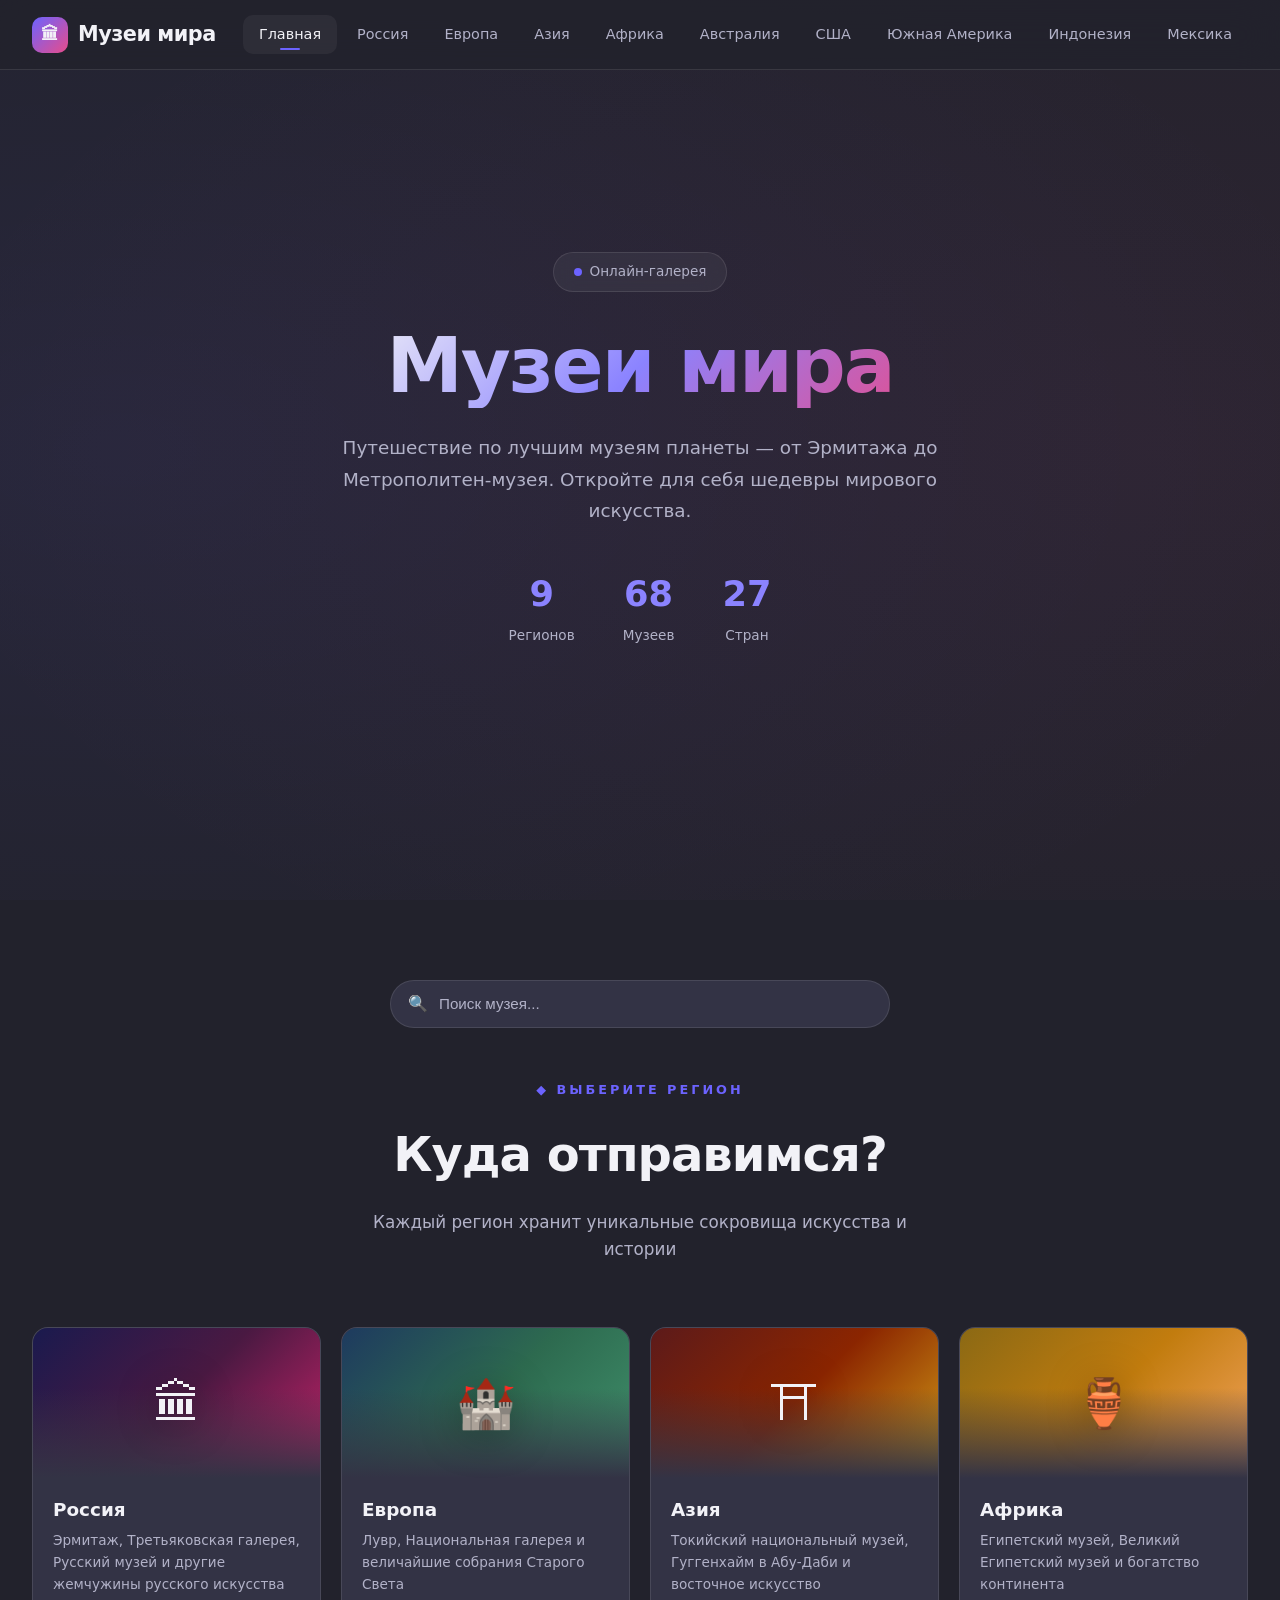
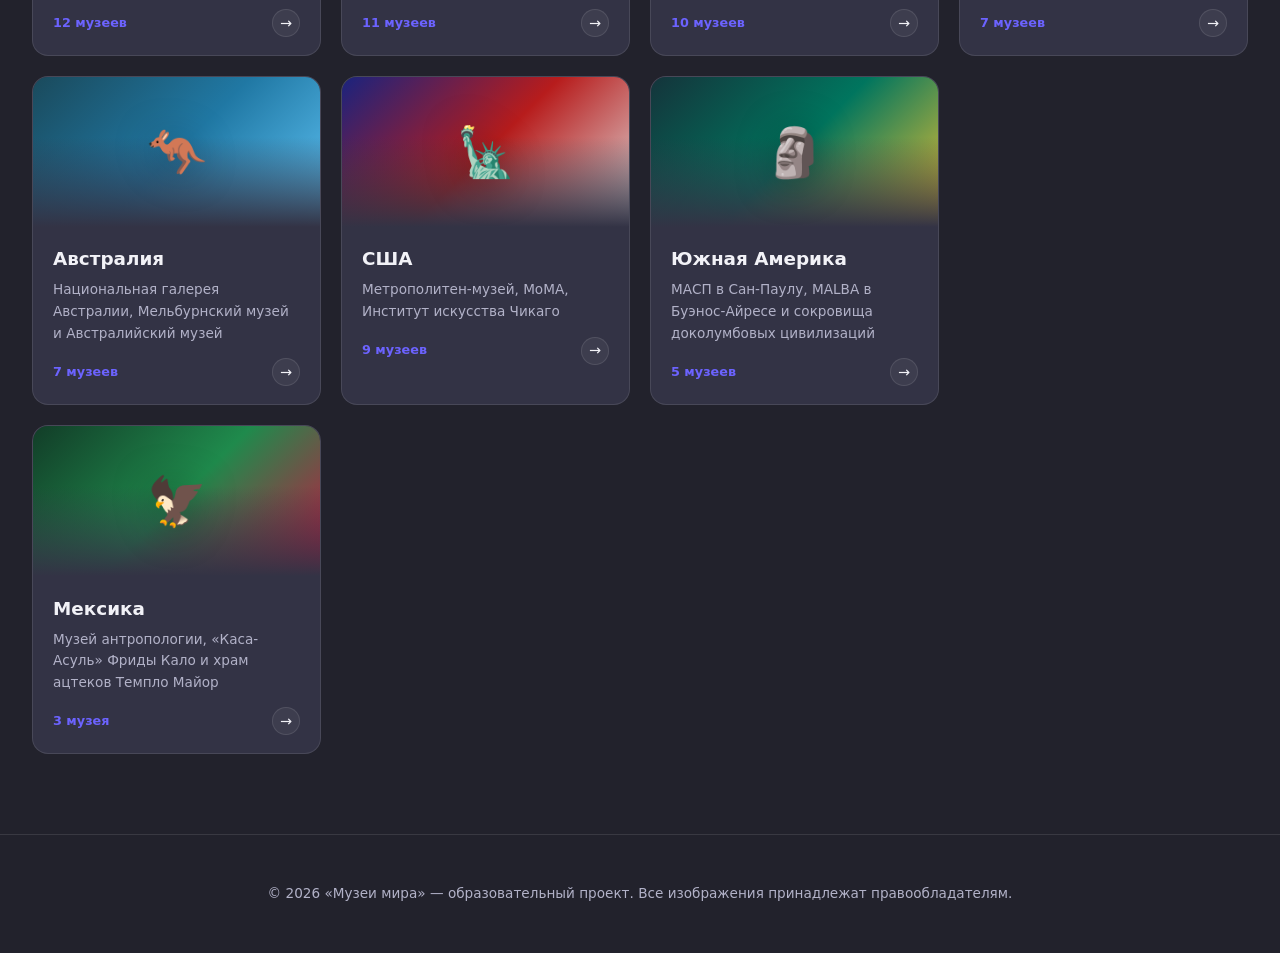
==== commit f09efab2: "23.08.2026 68 музеев Россия: Артиллерийский музей (СПб) и Центральный музей Вооружённых сил (Москва)" ====
--- a/index.html
+++ b/index.html
@@ -45,7 +45,7 @@
     <p>Путешествие по лучшим музеям планеты — от Эрмитажа до Метрополитен-музея. Откройте для себя шедевры мирового искусства.</p>
     <div class="hero-stats">
         <div class="stat"><span class="stat-number" data-target="9">0</span><span class="stat-label">Регионов</span></div>
-        <div class="stat"><span class="stat-number" data-target="66">0</span><span class="stat-label">Музеев</span></div>
+        <div class="stat"><span class="stat-number" data-target="68">0</span><span class="stat-label">Музеев</span></div>
         <div class="stat"><span class="stat-number" data-target="27">0</span><span class="stat-label">Стран</span></div>
       </div>
   </div>
@@ -73,7 +73,7 @@
         <h3>Россия</h3>
         <p>Эрмитаж, Третьяковская галерея, Русский музей и другие жемчужины русского искусства</p>
         <div class="region-card-footer">
-          <span class="museum-count">10 музеев</span>
+          <span class="museum-count">12 музеев</span>
           <span class="arrow-icon" aria-hidden="true">→</span>
         </div>
       </div>
@@ -191,7 +191,7 @@
 
 <button class="back-to-top" aria-label="Наверх">↑</button>
 
-<script>window.MUSEUMS_INDEX=[{"name": "Государственный Эрмитаж", "city": "Санкт-Петербург", "country": "Россия", "url": "russia.html"}, {"name": "Третьяковская галерея", "city": "Москва", "country": "Россия", "url": "russia.html"}, {"name": "Государственный Русский музей", "city": "Санкт-Петербург", "country": "Россия", "url": "russia.html"}, {"name": "Московский музей современного искусства", "city": "Москва", "country": "Россия", "url": "russia.html"}, {"name": "Музей «Гараж»", "city": "Москва", "country": "Россия", "url": "russia.html"}, {"name": "Кунсткамера", "city": "Санкт-Петербург", "country": "Россия", "url": "russia.html"}, {"name": "ГМИИ им. А. С. Пушкина", "city": "Москва", "country": "Россия", "url": "russia.html"}, {"name": "Музей Фаберже", "city": "Санкт-Петербург", "country": "Россия", "url": "russia.html"}, {"name": "Дарвиновский музей", "city": "Москва", "country": "Россия", "url": "russia.html"}, {"name": "Музей космонавтики", "city": "Москва", "country": "Россия", "url": "russia.html"}, {"name": "Лувр", "city": "Париж", "country": "Франция", "url": "europe.html"}, {"name": "Национальная галерея", "city": "Лондон", "country": "Великобритания", "url": "europe.html"}, {"name": "Рейксмузей", "city": "Амстердам", "country": "Нидерланды", "url": "europe.html"}, {"name": "Музей Гуггенхайма", "city": "Бильбао", "country": "Испания", "url": "europe.html"}, {"name": "Прадо", "city": "Мадрид", "country": "Испания", "url": "europe.html"}, {"name": "Уффици", "city": "Флоренция", "country": "Италия", "url": "europe.html"}, {"name": "Ватиканские музеи", "city": "Ватикан", "country": "Ватикан", "url": "europe.html"}, {"name": "Британский музей", "city": "Лондон", "country": "Великобритания", "url": "europe.html"}, {"name": "Тейт Модерн", "city": "Лондон", "country": "Великобритания", "url": "europe.html"}, {"name": "Музей д’Орсе", "city": "Париж", "country": "Франция", "url": "europe.html"}, {"name": "Музей Ван Гога", "city": "Амстердам", "country": "Нидерланды", "url": "europe.html"}, {"name": "Токийский национальный музей", "city": "Токио", "country": "Япония", "url": "asia.html"}, {"name": "Китайский национальный музей", "city": "Пекин", "country": "Китай", "url": "asia.html"}, {"name": "Музей Стамбула", "city": "Стамбул", "country": "Турция", "url": "asia.html"}, {"name": "Музей Гуггенхайма в Абу-Даби", "city": "Абу-Даби", "country": "ОАЭ", "url": "asia.html"}, {"name": "Лувр Абу-Даби", "city": "Абу-Даби", "country": "ОАЭ", "url": "asia.html"}, {"name": "Национальный музей Кореи", "city": "Сеул", "country": "Южная Корея", "url": "asia.html"}, {"name": "Национальный дворцовый музей", "city": "Тайбэй", "country": "Тайвань", "url": "asia.html"}, {"name": "Национальный музей Сингапура", "city": "Сингапур", "country": "Сингапур", "url": "asia.html"}, {"name": "Музей Запретного дворца (Гугун)", "city": "Пекин", "country": "Китай", "url": "asia.html"}, {"name": "M+", "city": "Гонконг", "country": "Китай", "url": "asia.html"}, {"name": "Египетский музей", "city": "Каир", "country": "Египет", "url": "africa.html"}, {"name": "Великий Египетский музей", "city": "Гиза", "country": "Египет", "url": "africa.html"}, {"name": "Изико Южно-Африканский музей", "city": "Кейптаун", "country": "ЮАР", "url": "africa.html"}, {"name": "Zeitz MOCAA", "city": "Кейптаун", "country": "ЮАР", "url": "africa.html"}, {"name": "Национальный музей египетской цивилизации", "city": "Каир", "country": "Египет", "url": "africa.html"}, {"name": "Музей Бардо", "city": "Тунис", "country": "Тунис", "url": "africa.html"}, {"name": "Национальный музей Кении", "city": "Найроби", "country": "Кения", "url": "africa.html"}, {"name": "Национальная галерея Австралии", "city": "Канберра", "country": "Австралия", "url": "australia.html"}, {"name": "Мельбурнский музей", "city": "Мельбурн", "country": "Австралия", "url": "australia.html"}, {"name": "Музей Сиднея", "city": "Сидней", "country": "Австралия", "url": "australia.html"}, {"name": "Австралийский музей", "city": "Сидней", "country": "Австралия", "url": "australia.html"}, {"name": "MONA", "city": "Хобарт", "country": "Австралия", "url": "australia.html"}, {"name": "QAGOMA", "city": "Брисбен", "country": "Австралия", "url": "australia.html"}, {"name": "Австралийский национальный морской музей", "city": "Сидней", "country": "Австралия", "url": "australia.html"}, {"name": "Метрополитен-музей", "city": "Нью-Йорк", "country": "США", "url": "usa.html"}, {"name": "Музей современного искусства", "city": "Нью-Йорк", "country": "США", "url": "usa.html"}, {"name": "Институт искусства Чикаго", "city": "Чикаго", "country": "США", "url": "usa.html"}, {"name": "Музей Пола Гетти", "city": "Лос-Анджелес", "country": "США", "url": "usa.html"}, {"name": "Национальная галерея искусства", "city": "Вашингтон", "country": "США", "url": "usa.html"}, {"name": "Музей Соломона Гуггенхайма", "city": "Нью-Йорк", "country": "США", "url": "usa.html"}, {"name": "Музей изящных искусств Бостона", "city": "Бостон", "country": "США", "url": "usa.html"}, {"name": "SFMOMA", "city": "Сан-Франциско", "country": "США", "url": "usa.html"}, {"name": "Филадельфийский художественный музей", "city": "Филадельфия", "country": "США", "url": "usa.html"}, {"name": "Художественный музей Сан-Паулу (МАСП)", "city": "Сан-Паулу", "country": "Бразилия", "url": "south-america.html"}, {"name": "MALBA", "city": "Буэнос-Айрес", "country": "Аргентина", "url": "south-america.html"}, {"name": "Музей Ларко", "city": "Лима", "country": "Перу", "url": "south-america.html"}, {"name": "Музей золота", "city": "Богота", "country": "Колумбия", "url": "south-america.html"}, {"name": "Чилийский музей доколумбова искусства", "city": "Сантьяго", "country": "Чили", "url": "south-america.html"}, {"name": "Национальный музей Индонезии", "city": "Джакарта", "country": "Индонезия", "url": "indonesia.html"}, {"name": "Museum MACAN", "city": "Джакарта", "country": "Индонезия", "url": "indonesia.html"}, {"name": "Уллен Сенталу", "city": "Джокьякарта", "country": "Индонезия", "url": "indonesia.html"}, {"name": "Музей Пури Лукисан", "city": "Убуд", "country": "Индонезия", "url": "indonesia.html"}, {"name": "Национальный музей антропологии", "city": "Мехико", "country": "Мексика", "url": "mexico.html"}, {"name": "«Каса-Асуль» — музей Фриды Кало", "city": "Мехико", "country": "Мексика", "url": "mexico.html"}, {"name": "Музей Темпло Майор", "city": "Мехико", "country": "Мексика", "url": "mexico.html"}];</script>
+<script>window.MUSEUMS_INDEX=[{"name": "Государственный Эрмитаж", "city": "Санкт-Петербург", "country": "Россия", "url": "russia.html"}, {"name": "Третьяковская галерея", "city": "Москва", "country": "Россия", "url": "russia.html"}, {"name": "Государственный Русский музей", "city": "Санкт-Петербург", "country": "Россия", "url": "russia.html"}, {"name": "Московский музей современного искусства", "city": "Москва", "country": "Россия", "url": "russia.html"}, {"name": "Музей «Гараж»", "city": "Москва", "country": "Россия", "url": "russia.html"}, {"name": "Кунсткамера", "city": "Санкт-Петербург", "country": "Россия", "url": "russia.html"}, {"name": "ГМИИ им. А. С. Пушкина", "city": "Москва", "country": "Россия", "url": "russia.html"}, {"name": "Музей Фаберже", "city": "Санкт-Петербург", "country": "Россия", "url": "russia.html"}, {"name": "Дарвиновский музей", "city": "Москва", "country": "Россия", "url": "russia.html"}, {"name": "Музей космонавтики", "city": "Москва", "country": "Россия", "url": "russia.html"}, {"name": "Артиллерийский музей", "city": "Санкт-Петербург", "country": "Россия", "url": "russia.html"}, {"name": "Центральный музей Вооружённых сил", "city": "Москва", "country": "Россия", "url": "russia.html"}, {"name": "Лувр", "city": "Париж", "country": "Франция", "url": "europe.html"}, {"name": "Национальная галерея", "city": "Лондон", "country": "Великобритания", "url": "europe.html"}, {"name": "Рейксмузей", "city": "Амстердам", "country": "Нидерланды", "url": "europe.html"}, {"name": "Музей Гуггенхайма", "city": "Бильбао", "country": "Испания", "url": "europe.html"}, {"name": "Прадо", "city": "Мадрид", "country": "Испания", "url": "europe.html"}, {"name": "Уффици", "city": "Флоренция", "country": "Италия", "url": "europe.html"}, {"name": "Ватиканские музеи", "city": "Ватикан", "country": "Ватикан", "url": "europe.html"}, {"name": "Британский музей", "city": "Лондон", "country": "Великобритания", "url": "europe.html"}, {"name": "Тейт Модерн", "city": "Лондон", "country": "Великобритания", "url": "europe.html"}, {"name": "Музей д’Орсе", "city": "Париж", "country": "Франция", "url": "europe.html"}, {"name": "Музей Ван Гога", "city": "Амстердам", "country": "Нидерланды", "url": "europe.html"}, {"name": "Токийский национальный музей", "city": "Токио", "country": "Япония", "url": "asia.html"}, {"name": "Китайский национальный музей", "city": "Пекин", "country": "Китай", "url": "asia.html"}, {"name": "Музей Стамбула", "city": "Стамбул", "country": "Турция", "url": "asia.html"}, {"name": "Музей Гуггенхайма в Абу-Даби", "city": "Абу-Даби", "country": "ОАЭ", "url": "asia.html"}, {"name": "Лувр Абу-Даби", "city": "Абу-Даби", "country": "ОАЭ", "url": "asia.html"}, {"name": "Национальный музей Кореи", "city": "Сеул", "country": "Южная Корея", "url": "asia.html"}, {"name": "Национальный дворцовый музей", "city": "Тайбэй", "country": "Тайвань", "url": "asia.html"}, {"name": "Национальный музей Сингапура", "city": "Сингапур", "country": "Сингапур", "url": "asia.html"}, {"name": "Музей Запретного дворца (Гугун)", "city": "Пекин", "country": "Китай", "url": "asia.html"}, {"name": "M+", "city": "Гонконг", "country": "Китай", "url": "asia.html"}, {"name": "Египетский музей", "city": "Каир", "country": "Египет", "url": "africa.html"}, {"name": "Великий Египетский музей", "city": "Гиза", "country": "Египет", "url": "africa.html"}, {"name": "Изико Южно-Африканский музей", "city": "Кейптаун", "country": "ЮАР", "url": "africa.html"}, {"name": "Zeitz MOCAA", "city": "Кейптаун", "country": "ЮАР", "url": "africa.html"}, {"name": "Национальный музей египетской цивилизации", "city": "Каир", "country": "Египет", "url": "africa.html"}, {"name": "Музей Бардо", "city": "Тунис", "country": "Тунис", "url": "africa.html"}, {"name": "Национальный музей Кении", "city": "Найроби", "country": "Кения", "url": "africa.html"}, {"name": "Национальная галерея Австралии", "city": "Канберра", "country": "Австралия", "url": "australia.html"}, {"name": "Мельбурнский музей", "city": "Мельбурн", "country": "Австралия", "url": "australia.html"}, {"name": "Музей Сиднея", "city": "Сидней", "country": "Австралия", "url": "australia.html"}, {"name": "Австралийский музей", "city": "Сидней", "country": "Австралия", "url": "australia.html"}, {"name": "MONA", "city": "Хобарт", "country": "Австралия", "url": "australia.html"}, {"name": "QAGOMA", "city": "Брисбен", "country": "Австралия", "url": "australia.html"}, {"name": "Австралийский национальный морской музей", "city": "Сидней", "country": "Австралия", "url": "australia.html"}, {"name": "Метрополитен-музей", "city": "Нью-Йорк", "country": "США", "url": "usa.html"}, {"name": "Музей современного искусства", "city": "Нью-Йорк", "country": "США", "url": "usa.html"}, {"name": "Институт искусства Чикаго", "city": "Чикаго", "country": "США", "url": "usa.html"}, {"name": "Музей Пола Гетти", "city": "Лос-Анджелес", "country": "США", "url": "usa.html"}, {"name": "Национальная галерея искусства", "city": "Вашингтон", "country": "США", "url": "usa.html"}, {"name": "Музей Соломона Гуггенхайма", "city": "Нью-Йорк", "country": "США", "url": "usa.html"}, {"name": "Музей изящных искусств Бостона", "city": "Бостон", "country": "США", "url": "usa.html"}, {"name": "SFMOMA", "city": "Сан-Франциско", "country": "США", "url": "usa.html"}, {"name": "Филадельфийский художественный музей", "city": "Филадельфия", "country": "США", "url": "usa.html"}, {"name": "Художественный музей Сан-Паулу (МАСП)", "city": "Сан-Паулу", "country": "Бразилия", "url": "south-america.html"}, {"name": "MALBA", "city": "Буэнос-Айрес", "country": "Аргентина", "url": "south-america.html"}, {"name": "Музей Ларко", "city": "Лима", "country": "Перу", "url": "south-america.html"}, {"name": "Музей золота", "city": "Богота", "country": "Колумбия", "url": "south-america.html"}, {"name": "Чилийский музей доколумбова искусства", "city": "Сантьяго", "country": "Чили", "url": "south-america.html"}, {"name": "Национальный музей Индонезии", "city": "Джакарта", "country": "Индонезия", "url": "indonesia.html"}, {"name": "Museum MACAN", "city": "Джакарта", "country": "Индонезия", "url": "indonesia.html"}, {"name": "Уллен Сенталу", "city": "Джокьякарта", "country": "Индонезия", "url": "indonesia.html"}, {"name": "Музей Пури Лукисан", "city": "Убуд", "country": "Индонезия", "url": "indonesia.html"}, {"name": "Национальный музей антропологии", "city": "Мехико", "country": "Мексика", "url": "mexico.html"}, {"name": "«Каса-Асуль» — музей Фриды Кало", "city": "Мехико", "country": "Мексика", "url": "mexico.html"}, {"name": "Музей Темпло Майор", "city": "Мехико", "country": "Мексика", "url": "mexico.html"}];</script>
 <script src="js/main.js"></script>
 </body>
 </html>
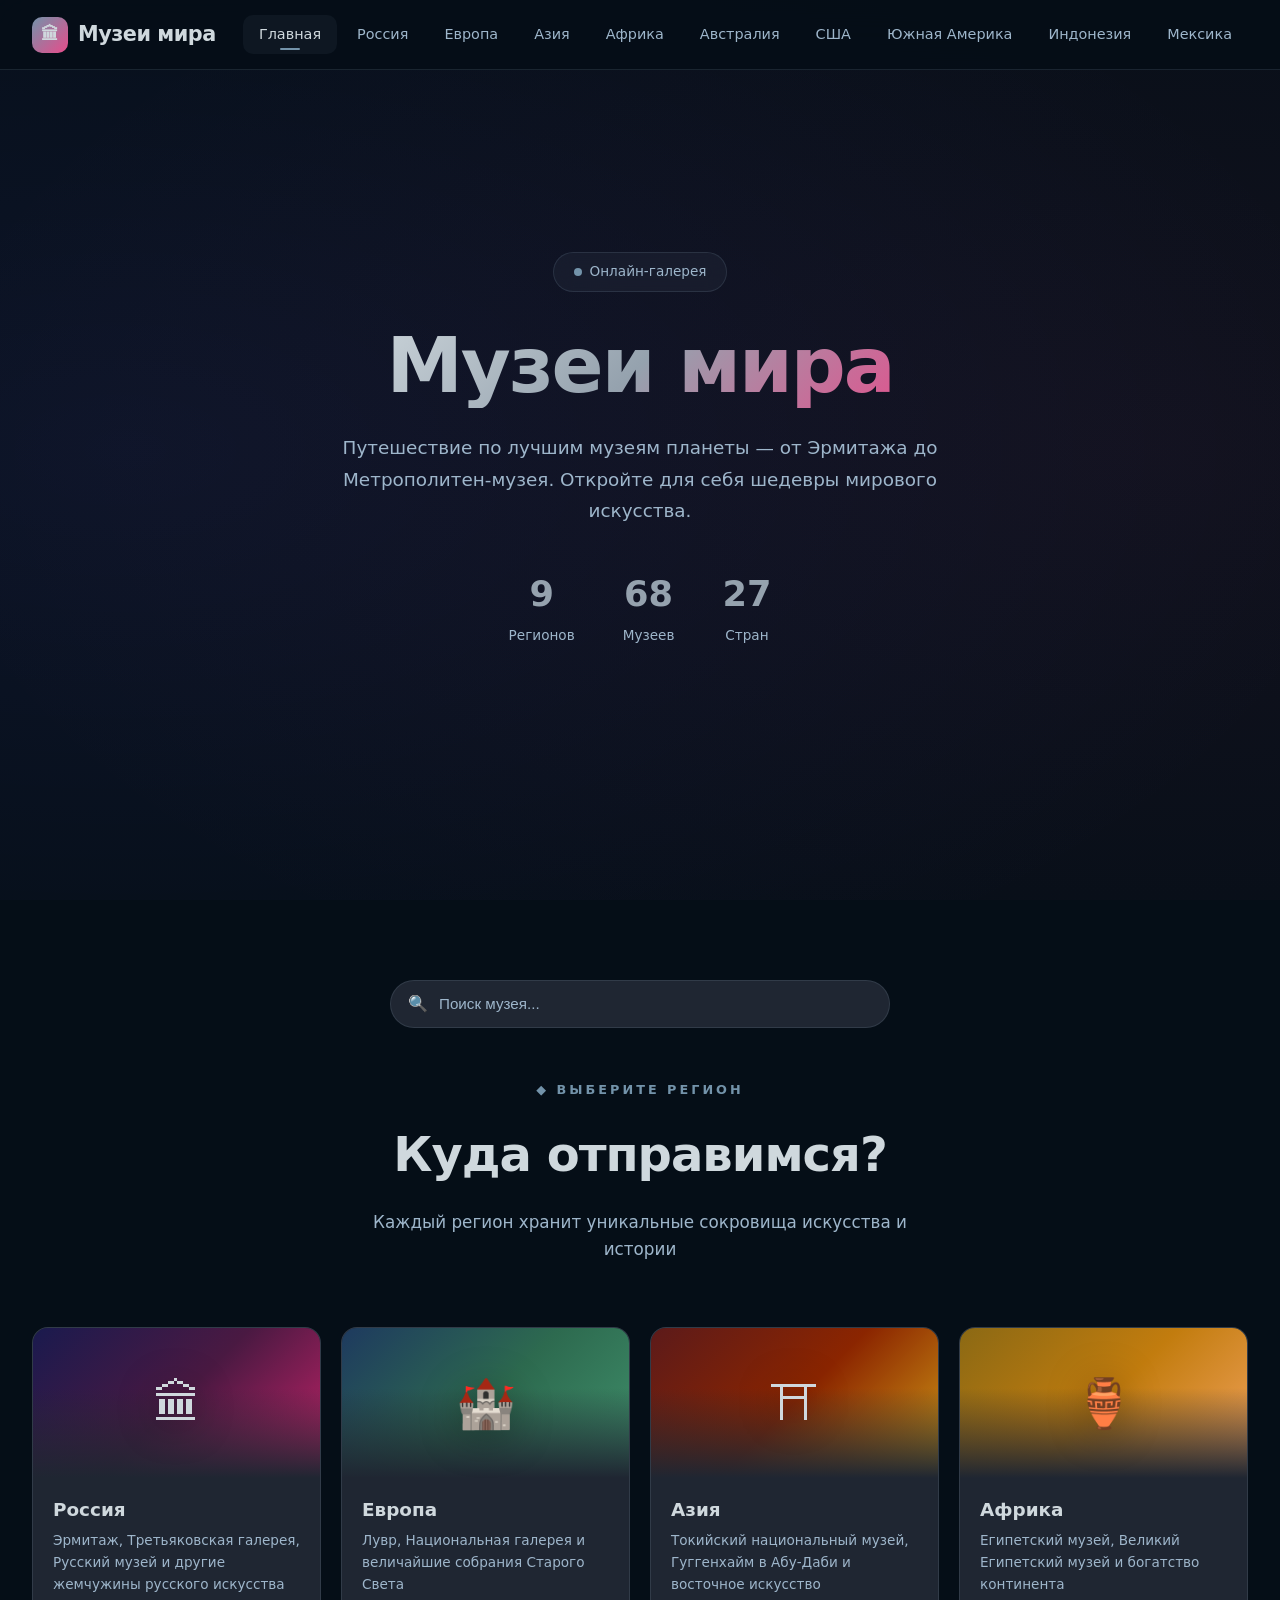
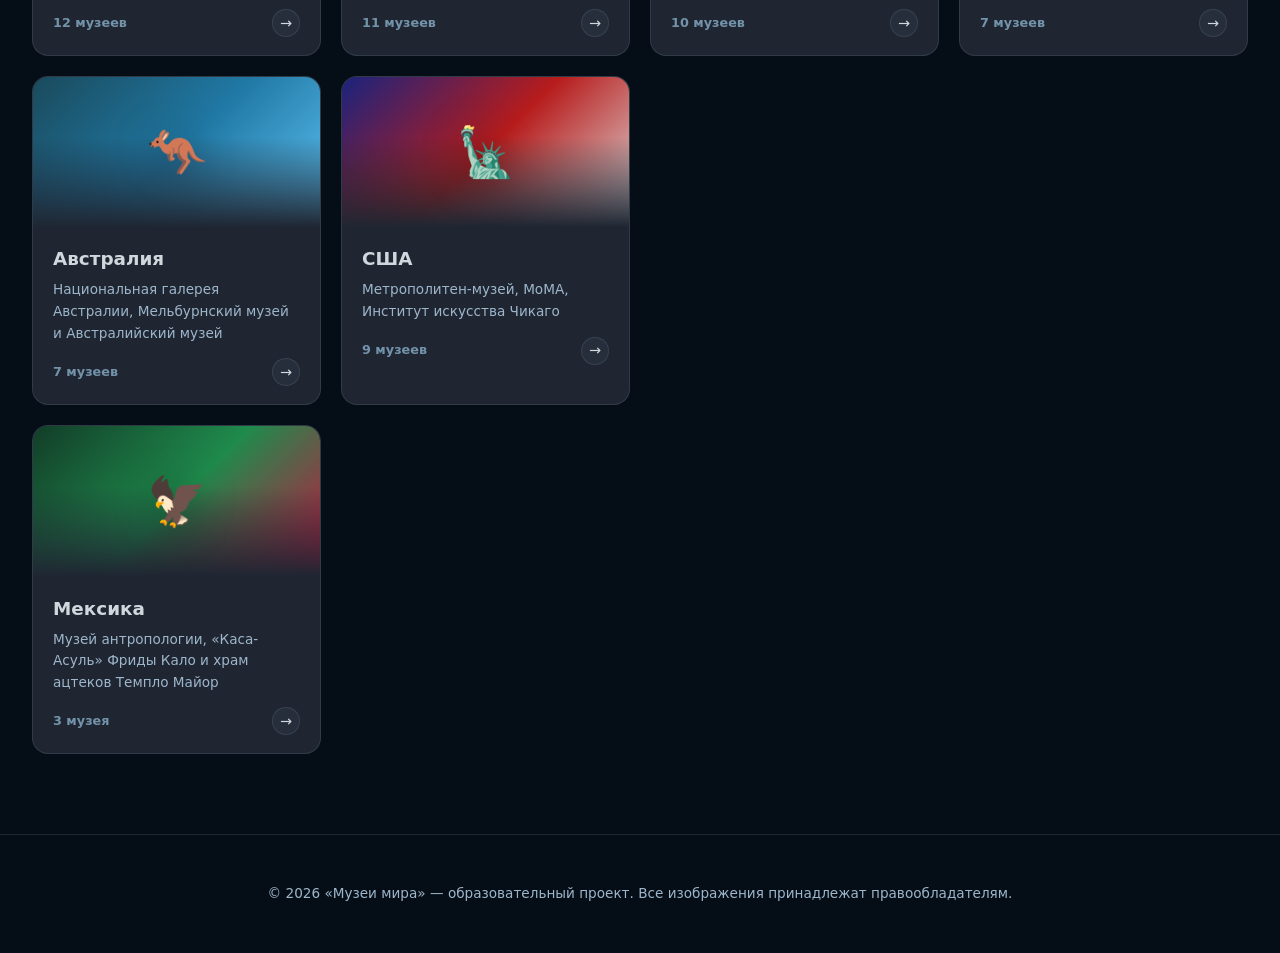
==== commit bc59568c: "SEO-теги: canonical, robots, twitter, theme-color, main, h2, noindex 404 robots: index/follow для ст" ====
--- a/index.html
+++ b/index.html
@@ -4,13 +4,18 @@
   <meta charset="UTF-8">
   <meta name="viewport" content="width=device-width, initial-scale=1.0">
   <title>Музеи мира — Коллекция лучших музеев</title>
-  <meta name="description" content="Путешествие по 50 лучшим музеям планеты в шести регионах: Россия, Европа, Азия, Африка, Австралия и США.">
+  <meta name="description" content="Путешествие по лучшим музеям планеты — 68 музеев в девяти регионах и 27 странах.">
+  <meta name="robots" content="index, follow">
+  <meta name="theme-color" content="#050e17">
   <link rel="icon" type="image/svg+xml" href="favicon.svg">
   <meta property="og:type" content="website">
   <meta property="og:title" content="Музеи мира — Коллекция лучших музеев">
-  <meta property="og:description" content="Путешествие по 50 лучшим музеям планеты в шести регионах: Россия, Европа, Азия, Африка, Австралия и США.">
+  <meta property="og:description" content="Путешествие по лучшим музеям планеты — 68 музеев в девяти регионах и 27 странах.">
   <meta property="og:image" content="images/hermitage.webp">
   <meta name="twitter:card" content="summary_large_image">
+  <meta name="twitter:title" content="Музеи мира — Коллекция лучших музеев">
+  <meta name="twitter:description" content="Путешествие по лучшим музеям планеты — 68 музеев в девяти регионах и 27 странах.">
+  <meta name="twitter:image" content="images/hermitage.webp">
   <link rel="stylesheet" href="css/style.css">
   <script>document.documentElement.classList.add("js");</script>
   <script type="application/ld+json">{"@context": "https://schema.org", "@type": "ItemList", "name": "Регионы сайта «Музеи мира»", "numberOfItems": 9, "itemListElement": [{"@type": "ListItem", "position": 1, "name": "Музеи России", "url": "russia.html"}, {"@type": "ListItem", "position": 2, "name": "Музеи Европы", "url": "europe.html"}, {"@type": "ListItem", "position": 3, "name": "Музеи Азии", "url": "asia.html"}, {"@type": "ListItem", "position": 4, "name": "Музеи Африки", "url": "africa.html"}, {"@type": "ListItem", "position": 5, "name": "Музеи Австралии", "url": "australia.html"}, {"@type": "ListItem", "position": 6, "name": "Музеи США", "url": "usa.html"}, {"@type": "ListItem", "position": 7, "name": "Музеи Южной Америки", "url": "south-america.html"}, {"@type": "ListItem", "position": 8, "name": "Музеи Индонезии", "url": "indonesia.html"}, {"@type": "ListItem", "position": 9, "name": "Музеи Мексики", "url": "mexico.html"}]}</script>
@@ -37,6 +42,7 @@
     <span></span><span></span><span></span>
   </button>
 </header>
+<main class="site-main">
 
 <section class="hero">
   <div class="hero-content">
@@ -185,6 +191,7 @@
   </div>
 </section>
 
+</main>
 <footer class="footer">
   <p>© 2026 «Музеи мира» — образовательный проект. Все изображения принадлежат правообладателям.</p>
 </footer>
--- a/css/style.css
+++ b/css/style.css
@@ -5,17 +5,17 @@
 }
 
 :root {
-  --bg-primary: #22222c;
-  --bg-secondary: #2a2a37;
-  --bg-card: #333345;
-  --bg-card-hover: #414160;
-  --text-primary: #f2f2f7;
-  --text-secondary: #b2b2c8;
-  --accent: #6c63ff;
-  --accent-light: #8b83ff;
-  --accent-glow: rgba(108, 99, 255, 0.3);
-  --border: rgba(255, 255, 255, 0.1);
-  --glass: rgba(255, 255, 255, 0.05);
+  --bg-primary: #050e17;
+  --bg-secondary: #0e1926;
+  --bg-card: #1f2632;
+  --bg-card-hover: #353846;
+  --text-primary: #cfd8dd;
+  --text-secondary: #9eb6cb;
+  --accent: #7393aa;
+  --accent-light: #95a2ae;
+  --accent-glow: rgba(115, 147, 170, 0.3);
+  --border: rgba(158, 182, 203, 0.14);
+  --glass: rgba(158, 182, 203, 0.06);
   --radius: 16px;
   --radius-sm: 10px;
   --shadow: 0 8px 32px rgba(0, 0, 0, 0.4);
@@ -33,6 +33,18 @@
   line-height: 1.6;
   overflow-x: hidden;
   min-height: 100vh;
+}
+
+.visually-hidden {
+  position: absolute;
+  width: 1px;
+  height: 1px;
+  padding: 0;
+  margin: -1px;
+  overflow: hidden;
+  clip: rect(0, 0, 0, 0);
+  white-space: nowrap;
+  border: 0;
 }
 
 a {
@@ -69,7 +81,7 @@
   display: flex;
   align-items: center;
   justify-content: space-between;
-  background: rgba(34, 34, 44, 0.8);
+  background: rgba(5, 14, 23, 0.85);
   backdrop-filter: blur(20px);
   border-bottom: 1px solid var(--border);
   transition: var(--transition);
@@ -544,7 +556,7 @@
   top: 1rem;
   right: 1rem;
   padding: 0.35rem 0.9rem;
-  background: rgba(34, 34, 44, 0.85);
+  background: rgba(5, 14, 23, 0.88);
   backdrop-filter: blur(10px);
   border-radius: 50px;
   font-size: 0.75rem;
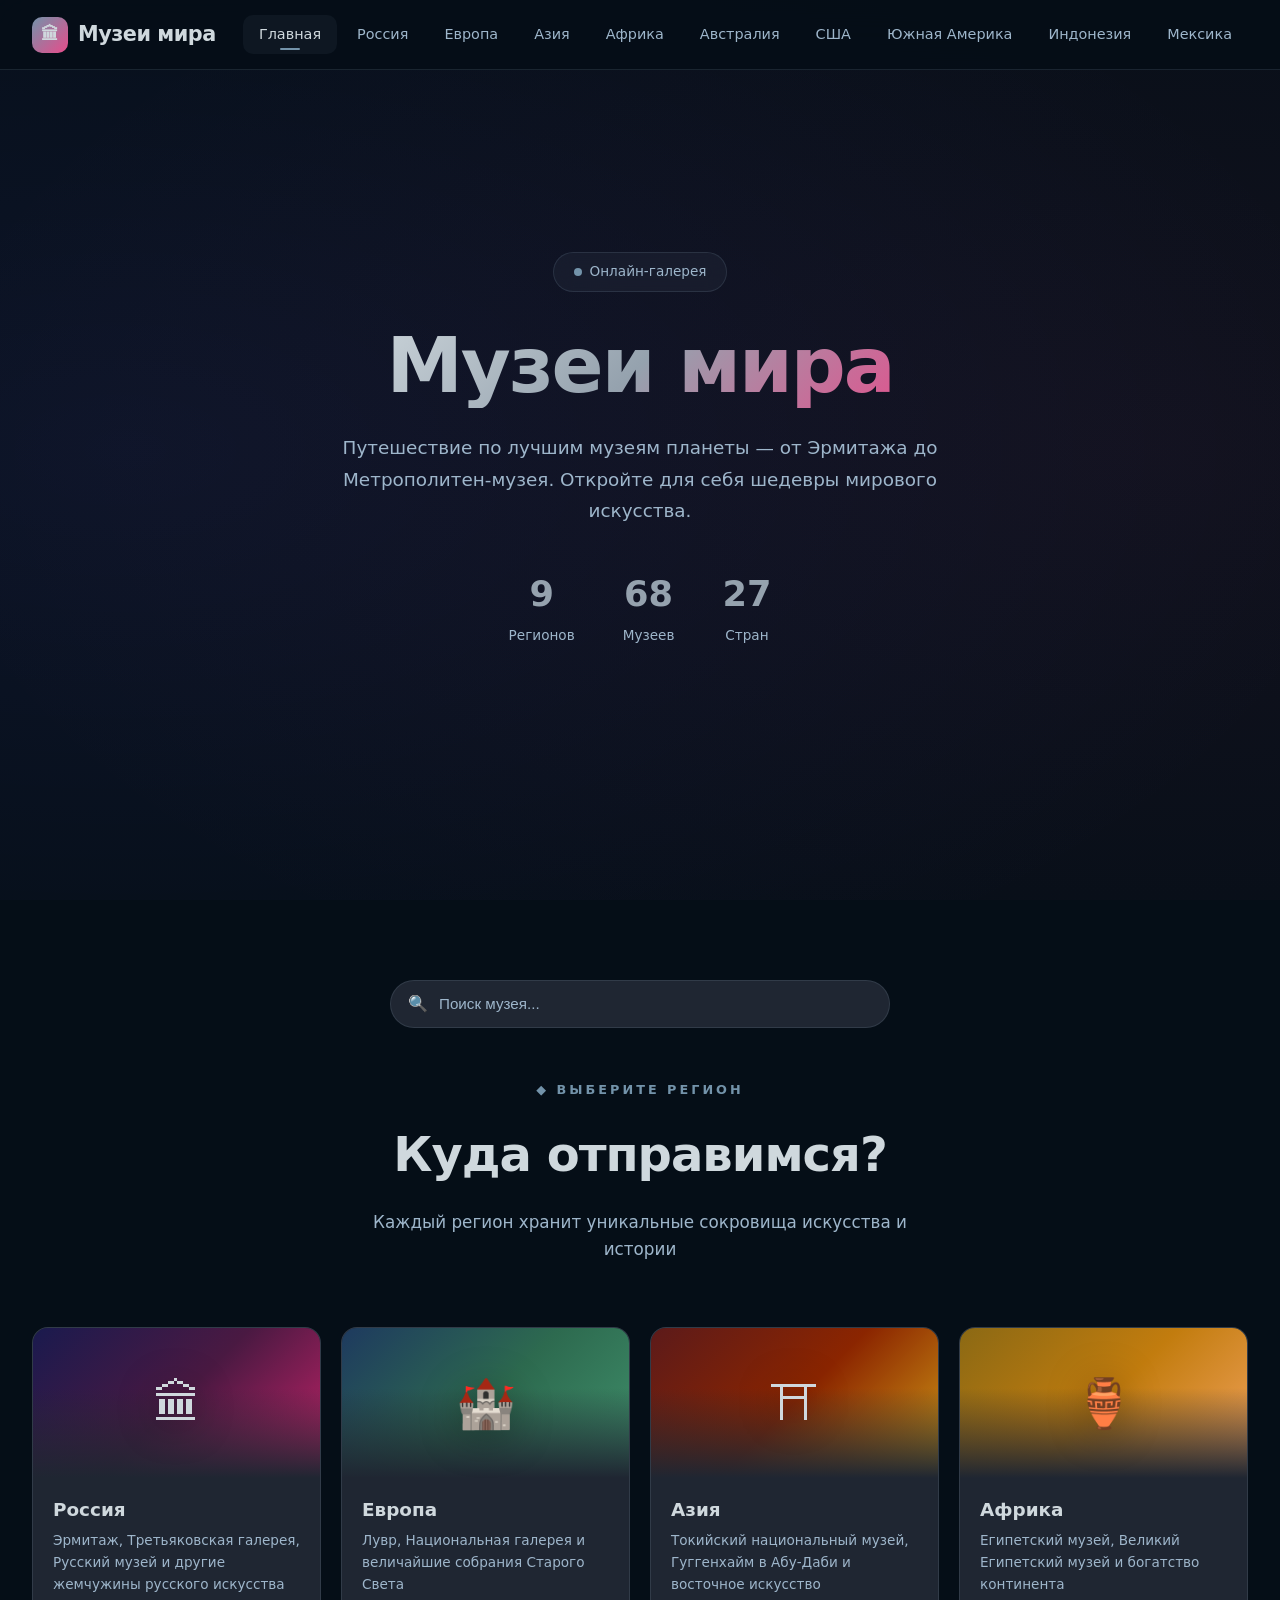
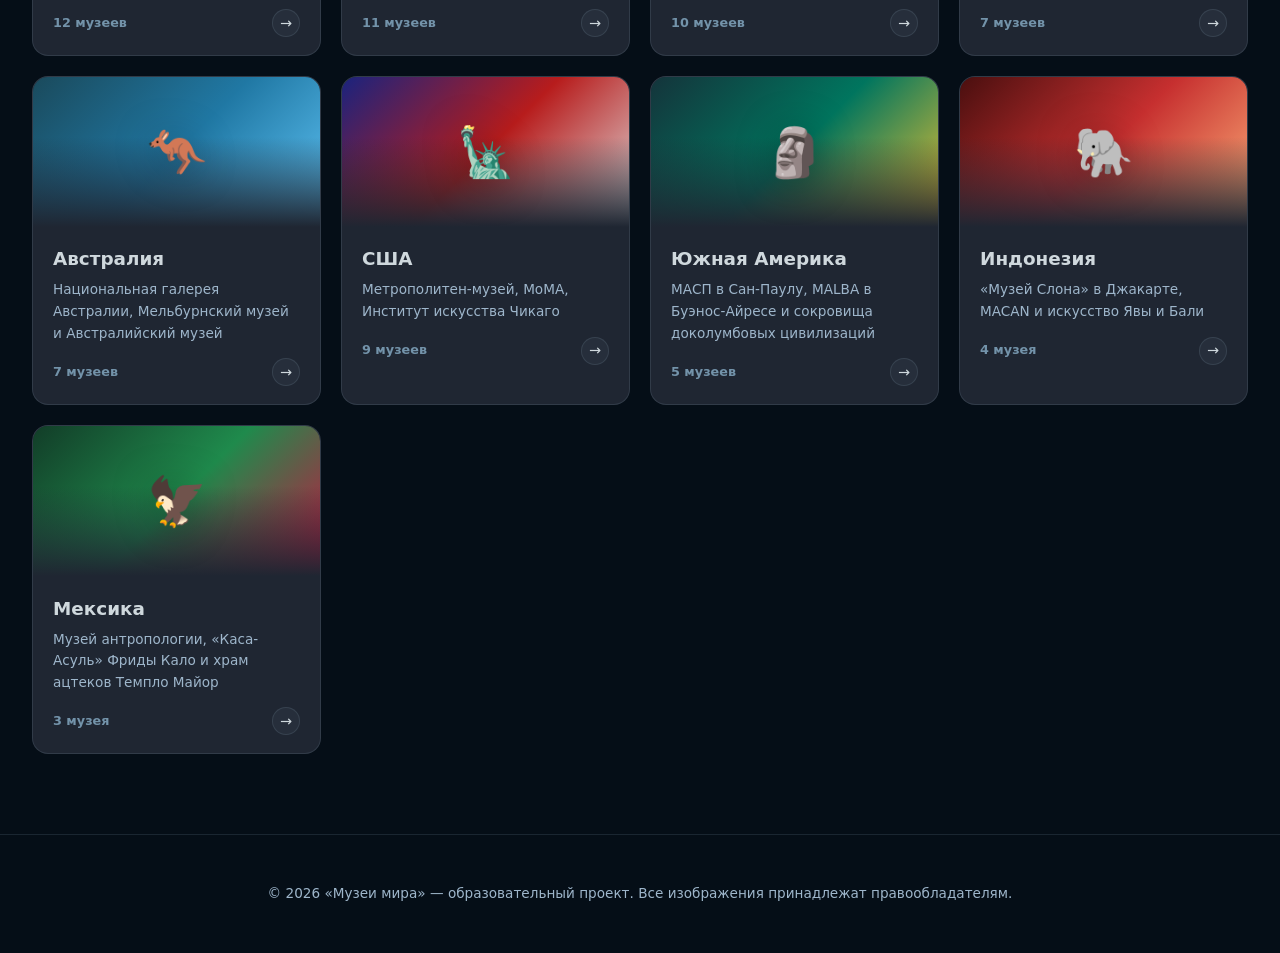
==== commit b132072a: "JS: null-check header, debounce 150ms, resize handler, aria-live header: если null — не падает; поис" ====
--- a/index.html
+++ b/index.html
@@ -61,7 +61,7 @@
 <div class="search-bar fade-in">
   <span class="search-icon" aria-hidden="true">🔍</span>
   <input id="museum-search" type="search" placeholder="Поиск музея..." aria-label="Поиск музея" autocomplete="off" role="combobox" aria-expanded="false" aria-controls="search-results">
-  <div class="search-results" id="search-results" role="listbox" hidden></div>
+  <div class="search-results" id="search-results" role="listbox" aria-live="polite" hidden></div>
 </div>
   <div class="section-header fade-in">
     <div class="section-label" aria-hidden="true">◆ Выберите регион</div>
